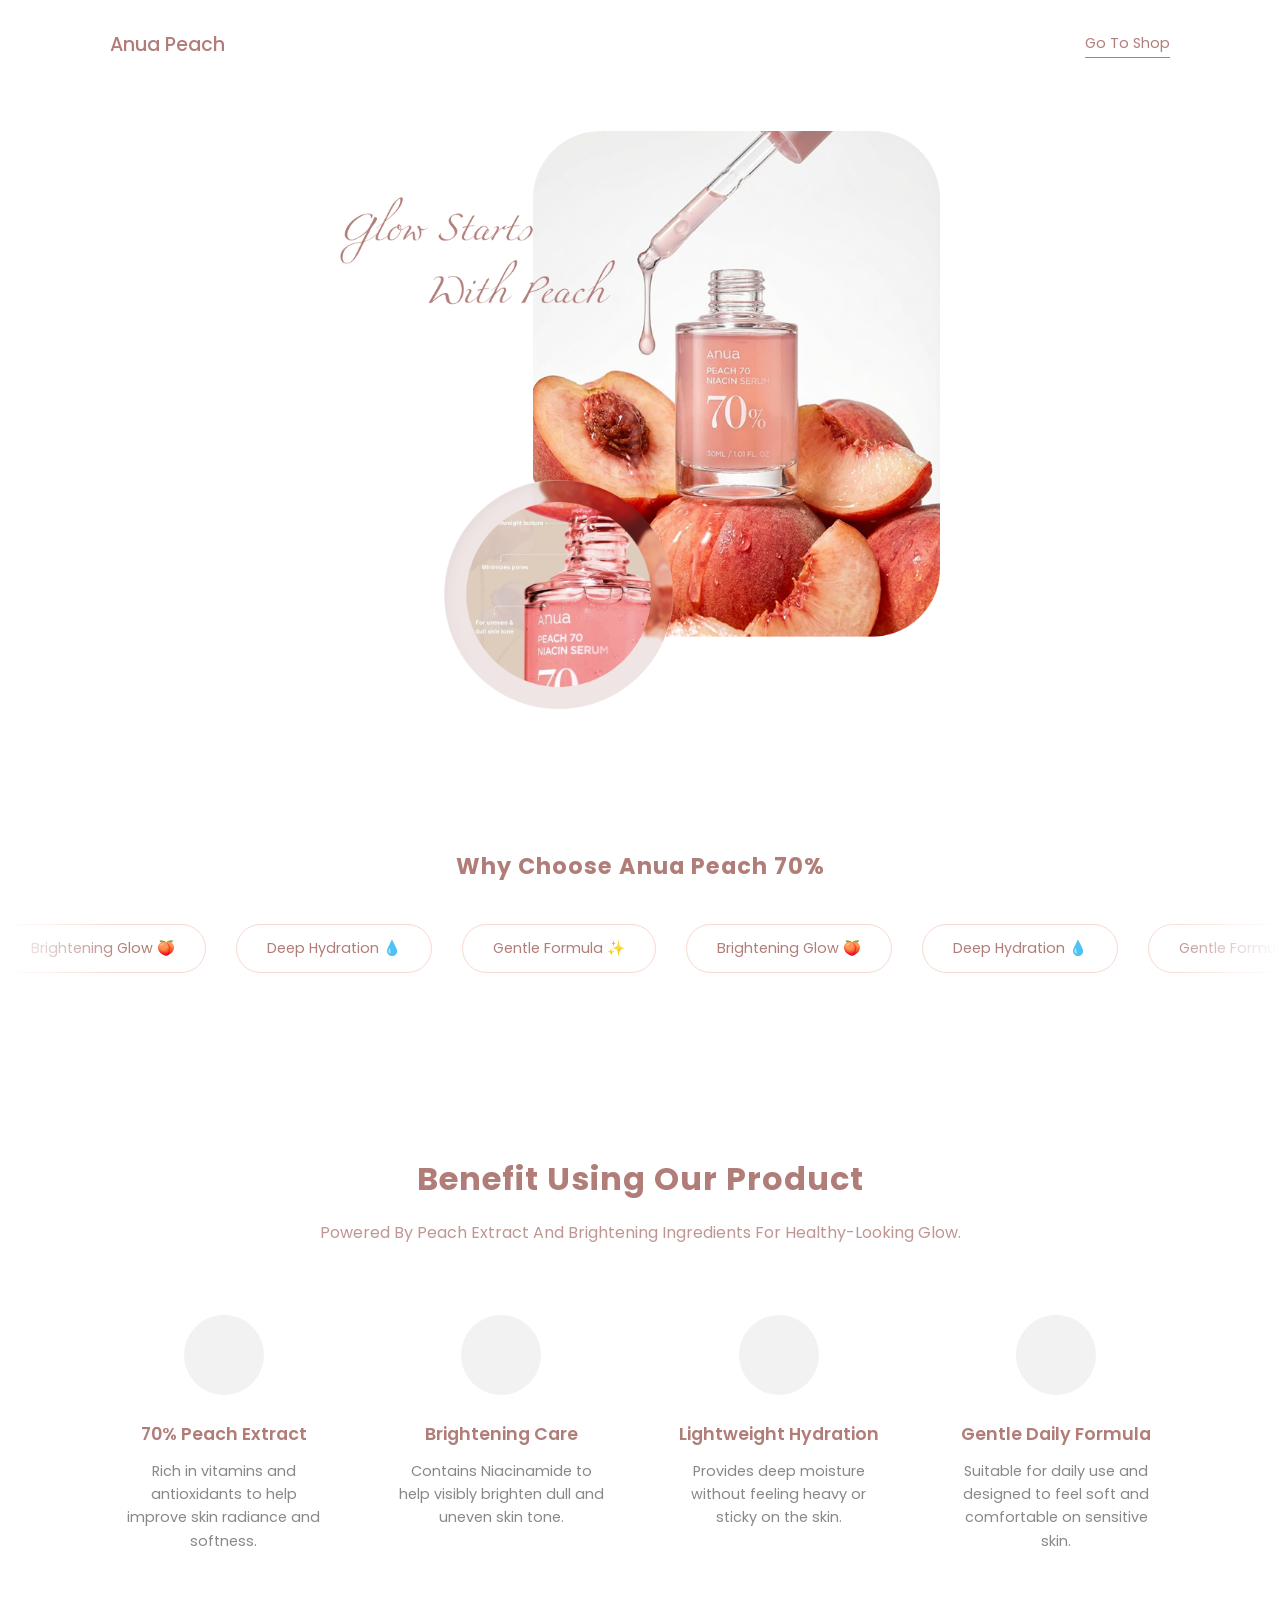
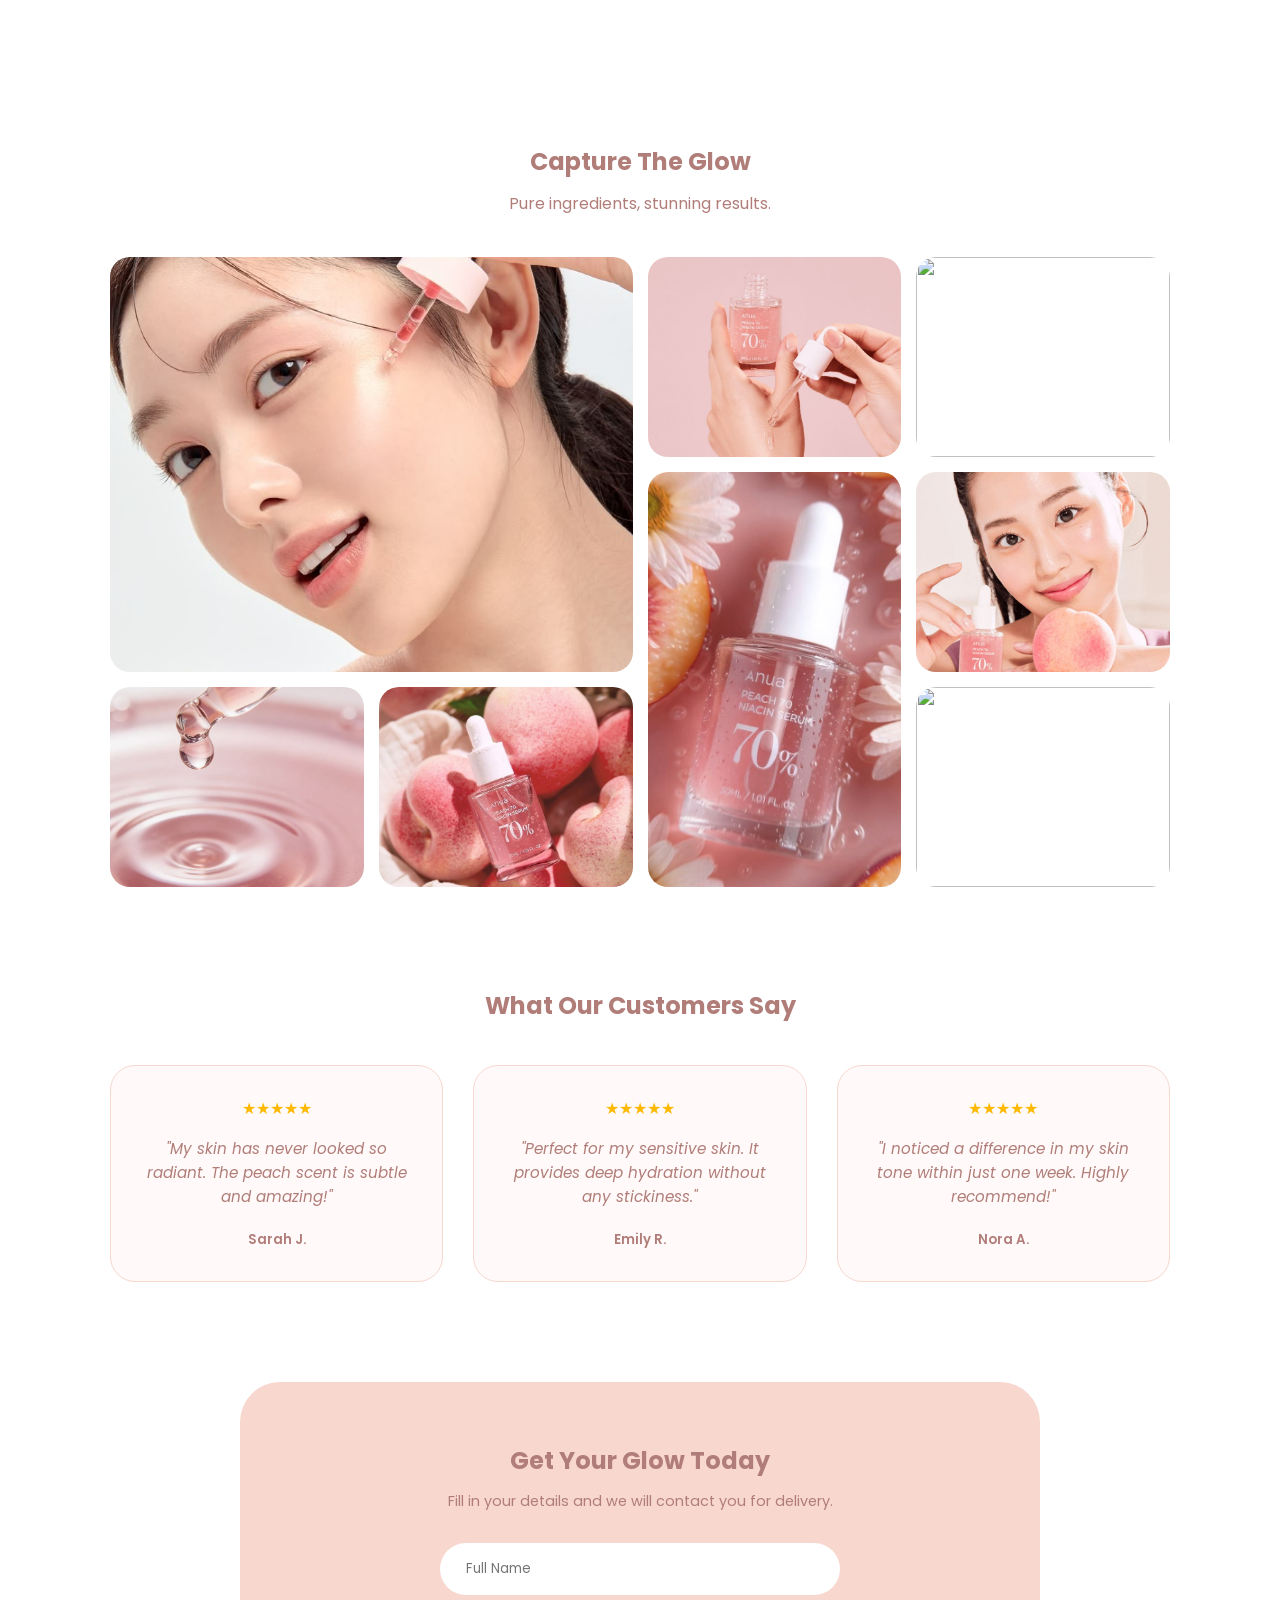
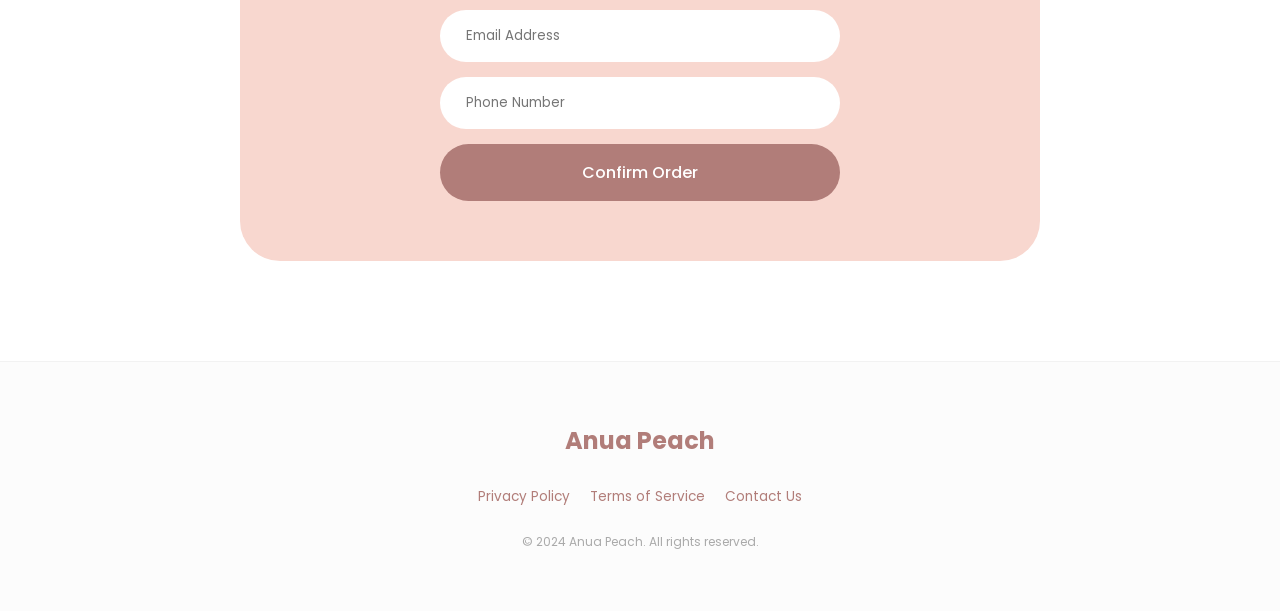
==== index.html @ 8dc8abb9 "WIP Landing page" ====
<!DOCTYPE html>
<html lang="en">
<head>
    <meta charset="UTF-8">
    <meta name="viewport" content="width=device-width, initial-scale=1.0">
    <title>Anua Peach 70% | إشراقة الخوخ</title>
    <link rel="stylesheet" href="style.css">
    <link rel="preconnect" href="https://fonts.googleapis.com">
    <link rel="preconnect" href="https://fonts.gstatic.com" crossorigin>
    <link href="https://fonts.googleapis.com/css2?family=Poppins:wght@300;400;500;600;700&display=swap" rel="stylesheet"></head>
<body>

    <header>
        <nav class="container">
            <div class="logo">Anua Peach</div>
            <a href="#" class="shop-link">Go To Shop</a>
        </nav>
    </header>

    <section class="hero container">
        <div class="hero-content">
            <div class="hero-images">
                <div class="main-img-card">
                    <img src="assets/Group 2.png">
                </div>
            </div>
        </div>
    </section>

  <section class="badges">
    <h3>Why Choose Anua Peach 70%</h3>
    <div class="badge-wrapper">
        <div class="badge">Brightening Glow 🍑</div>
        <div class="badge">Deep Hydration 💧</div>
        <div class="badge">Gentle Formula ✨</div>
        <div class="badge">Brightening Glow 🍑</div>
        <div class="badge">Deep Hydration 💧</div>
        <div class="badge">Gentle Formula ✨</div>
        <div class="badge">Brightening Glow 🍑</div>
        <div class="badge">Deep Hydration 💧</div>
        <div class="badge">Gentle Formula ✨</div>
    </div>
</section>

    <section class="benefits container">
        <h2>Benefit Using Our Product</h2>
        <p class="subtitle">Powered By Peach Extract And Brightening Ingredients For Healthy-Looking Glow.</p>
        
        <div class="benefits-grid">
            <div class="benefit-item">
                <div class="icon-circle"></div>
                <h4>70% Peach Extract</h4>
                <p>Rich in vitamins and antioxidants to help improve skin radiance and softness.</p>
            </div>
            <div class="benefit-item">
                <div class="icon-circle"></div>
                <h4>Brightening Care</h4>
                <p>Contains Niacinamide to help visibly brighten dull and uneven skin tone.</p>
            </div>
            <div class="benefit-item">
                <div class="icon-circle"></div>
                <h4>Lightweight Hydration</h4>
                <p>Provides deep moisture without feeling heavy or sticky on the skin.</p>
            </div>
            <div class="benefit-item">
                <div class="icon-circle"></div>
                <h4>Gentle Daily Formula</h4>
                <p>Suitable for daily use and designed to feel soft and comfortable on sensitive skin.</p>
            </div>
        </div>
    </section>

    <section class="product-gallery container">
    <div class="gallery-header">
        <h2>Capture The Glow</h2>
        <p>Pure ingredients, stunning results.</p>
    </div>
    <div class="gallery-grid">
        <div class="gallery-item large">
            <img src="assets/download - 2026-05-17T173717.681.jpg">
        </div>
        <div class="gallery-item">
            <img src="assets/Peach 70 Niacin Serum.jpg">
        </div>
        <div class="gallery-item">
            <img src="assets/ANUA Niacinamide 10 + TXA 4 Serum, Hyaluronic Acid.jpg">
        </div>
        <div class="gallery-item tall">
            <img src="assets/Anua Serum in Peach.jpg">
        </div>
        <div class="gallery-item">
            <img src="assets/download (1).jpg">
        </div>
            <div class="gallery-item">
                <img src="assets/AI Skincare Aesthetic – Serum Drop.jpg">!!
            </div>
            <div class="gallery-item">
                <img src="assets/download.jpg">
            </div>
            <div class="gallery-item">
                <img src="assets/Probiotic-Powered Radiance from Probiotic Anti-Aging Serum.jpg">!!
            </div>
    </div>
</section>

   <section class="testimonials container">
        <h2>What Our Customers Say</h2>
        <div class="testimonials-grid">
            <div class="testi-card">
                <div class="stars">★★★★★</div>
                <p>"My skin has never looked so radiant. The peach scent is subtle and amazing!"</p>
                <h5>Sarah J.</h5>
            </div>
            <div class="testi-card">
                <div class="stars">★★★★★</div>
                <p>"Perfect for my sensitive skin. It provides deep hydration without any stickiness."</p>
                <h5>Emily R.</h5>
            </div>
            <div class="testi-card">
                <div class="stars">★★★★★</div>
                <p>"I noticed a difference in my skin tone within just one week. Highly recommend!"</p>
                <h5>Nora A.</h5>
            </div>
        </div>
    </section>

    <section class="order-section container">
        <div class="form-wrapper">
            <h2>Get Your Glow Today</h2>
            <p>Fill in your details and we will contact you for delivery.</p>
            <form id="orderForm">
                <div class="input-group">
                    <input type="text" placeholder="Full Name" required>
                </div>
                <div class="input-group">
                    <input type="email" placeholder="Email Address" required>
                </div>
                <div class="input-group">
                    <input type="tel" placeholder="Phone Number" required>
                </div>
                <button type="submit" class="cta-button">Confirm Order</button>
            </form>
        </div>
    </section>

    <footer class="main-footer">
        <div class="container footer-content">
            <div class="footer-logo">Anua Peach</div>
            <div class="footer-links">
                <a href="#">Privacy Policy</a>
                <a href="#">Terms of Service</a>
                <a href="#">Contact Us</a>
            </div>
            <p class="copyright">© 2024 Anua Peach. All rights reserved.</p>
        </div>
    </footer>

    <script src="script.js"></script>
</body>
</html>
---- style.css ----
:root {
    --peach-primary: #f8d7cf;
    --peach-dark: #B17D79;
    --text-color: #B17D79;
    --bg-white: #ffffff;
    --soft-gray: #f2f2f2;
    --section-spacing: 100px;
}

* {
    margin: 0;
    padding: 0;
    box-sizing: border-box;
}

body {
    font-family: 'Poppins', sans-serif;
    background-color: var(--bg-white);
    color: var(--text-color);
    line-height: 1.6;
    overflow-x: hidden;
    /* نضمن أن الاتجاه يبدأ من اليسار لليمين ليظهر اللوقو يساراً */
    direction: ltr; 
}

/* التأكيد على العناوين والروابط */
h1, h2, h3, h4, .logo, .shop-link, .badge, .cta-button {
    font-family: 'Poppins', sans-serif;
}


.container {
    max-width: 1100px;
    margin: 0 auto;
    padding: 0 20px;
}

/* --- الهيدر: اللوقو يسار والرابط يمين --- */
header {
    padding: 30px 0;
    width: 100%;
}

header nav {
    display: flex;
    justify-content: space-between; /* يوزع العناصر على الأطراف */
    align-items: center;
}

.logo {
    font-weight: 500;
    color: var(--peach-dark);
    font-size: 1.2rem;
}

.shop-link {
    text-decoration: none;
    color: var(--peach-dark);
    font-size: 0.9rem;
    border-bottom: 1px solid var(--peach-dark);
    padding-bottom: 2px;
}

/* --- قسم الهيرو: الصورة في المنتصف تماماً --- */
.hero {
    padding: 40px 0;
    display: flex;
    justify-content: center; /* توسيط أفقي للـ content */
    margin-bottom: var(--section-spacing);
}

.hero-content {
    width: 100%;
    max-width: 600px; /* العرض الأنسب للصورة لتشبه التصميم */
    margin-right: auto; 
    margin-left: auto; /* يضمن أن المحتوى في المنتصف */
    text-align: center;
}

.hero-images {
    width: 100%;
    display: flex;
    justify-content: center;
}

.main-img-card {
    width: 100%;
}

.main-img-card img {
    width: 100%;       /* تأخذ كامل عرض الـ max-width المكتوب فوق */
    height: auto;      /* الحفاظ على الأبعاد */
    display: block;
    border-radius: 40px; /* زوايا دائرية ناعمة كما في الصورة */
}


/* --- الأيقونات والفوائد (تكملة الستايل) --- */
.badges h3 {
    font-family: 'Poppins', sans-serif;
    font-weight: 700;             /* وزن الخط (متوسط) */
    color: var(--peach-dark);     /* اللون الخوخي الغامق */
    letter-spacing: 1.0px;        /* تباعد بسيط بين الحروف ليعطي فخامة */
    
    /* التحكم في الحجم */
    font-size: 1.4rem;            /* يمكنك تغييره مثلاً إلى 18px أو 1.5rem حسب رغبتك */
    
    /* التحكم في المسافة بينه وبين البادجز */
    margin-bottom: 40px;          /* كلما زاد الرقم زادت المسافة للأسفل */
    
    /* لضمان بقاء العنوان في المنتصف دائماً */
    text-align: center;
    width: 100%;
}

/* الحاوية الأساسية تمنع ظهور شريط التمرير الأفقي */
.badges {
    position: relative;
    -webkit-mask-image: linear-gradient(
        to right,
        transparent,
        black 10%,
        black 90%,
        transparent
    );
    mask-image: linear-gradient(
        to right,
        transparent,
        black 10%,
        black 90%,
        transparent
    );
}

/* الشريط الذي سيتحرك */
.badge-wrapper {
    display: flex;
    gap: 30px;
    width: max-content; /* يجعل العرض مساوياً لمجموع العناصر */
    animation: train-scroll 20s linear infinite; /* حركة مستمرة */
}

/* تنسيق البادج الفردي */
.badge {
    flex-shrink: 0; /* يمنع انكماش البادج */
    border: 1px solid var(--peach-primary);
    padding: 12px 30px;
    border-radius: 50px;
    font-size: 0.9rem;
    color: var(--text-color);
    background-color: white;
}

/* حركة القطار */
@keyframes train-scroll {
    0% {
        transform: translateX(0);
    }
    100% {
        transform: translateX(-50%); /* يتحرك لنصف المسافة (بسبب تكرار العناصر) */
    }
}

/* توقف الحركة عند وضع الماوس (اختياري لراحة المستخدم) */
.badge-wrapper:hover {
    animation-play-state: paused;
}

.benefits {
    padding: 80px 20px;
    text-align: center;
    margin-top: var(--section-spacing);
}

.benefits h2 {
    color: var(--peach-dark);
    margin-bottom: 15px;
    font-family: 'Poppins', sans-serif;
    font-weight: 700;
    letter-spacing: 1.0px;
    font-size: clamp(1.5rem, 5vw, 2rem); 
}

.subtitle {
    font-size: clamp(0.85rem, 2vw, 1rem);
    max-width: 700px;
    margin: 0 auto 60px;
    opacity: 0.8;
}

.benefits-grid {
   display: grid;
    /* الافتراضي للشاشات الكبيرة: 4 أعمدة متساوية */
    grid-template-columns: repeat(4, 1fr); 
    gap: 50px;
    max-width: 1100px;
    margin: 0 auto;
}

.benefit-item {
    display: flex;
    flex-direction: column;
    align-items: center;
    padding: 10px;
}

.icon-circle {
    width: 80px;
    height: 80px;
    background-color: #f2f2f2;
    border-radius: 50%;
    margin-bottom: 25px;
    transition: transform 0.3s ease;
}

.benefit-item:hover .icon-circle {
    transform: translateY(-5px);
}

.benefit-item h4 {
    margin-bottom: 12px;
    font-size: 1.1rem;
    font-weight: 600;
}

.benefit-item p {
    font-size: 0.9rem;
    color: #888;
    max-width: 280px;
    line-height: 1.6;
}

footer {
    padding: 60px 20px 100px;
    text-align: center;
}

.cta-button {
    background-color: var(--peach-dark);
    color: white;
    border: none;
    padding: 16px 50px;
    border-radius: 50px;
    font-family: 'Poppins', sans-serif;
    font-size: 1rem;
    font-weight: 500;
    cursor: pointer;
    transition: all 0.3s ease;
}

.cta-button:hover {
    transform: translateY(-3px);
    box-shadow: 0 10px 20px rgba(212, 163, 152, 0.3);
}

/* للشاشات المتوسطة (مثل التابلت أو اللابتوب الصغير) */
@media (max-width: 1024px) {
    .benefits-grid {
        /* ترتيبها 2 في كل سطر بدلاً من 3 فوق و1 تحت */
        grid-template-columns: repeat(2, 1fr); 
        gap: 40px;
    }
}

/* للشاشات الصغيرة (الجوال) */
@media (max-width: 600px) {
    .benefits-grid {
        /* عنصر واحد في كل سطر */
        grid-template-columns: 1fr; 
    }
}

.product-gallery {
    margin-bottom: var(--section-spacing);
    margin-top: var(--section-spacing);

}

.gallery-header {
    text-align: center;
    margin-bottom: 40px;
}

.gallery-header h2 {
    color: var(--peach-dark);
    font-weight: 700;
    margin-bottom: 10px;
}

.gallery-grid {
    display: grid;
    grid-template-columns: repeat(4, 1fr);
    grid-auto-rows: 200px;
    gap: 15px;
}

.gallery-item {
    overflow: hidden;
    border-radius: 20px;
    position: relative;
}

.gallery-item img {
    width: 100%;
    height: 100%;
    object-fit: cover;
    transition: transform 0.5s ease;
}

.gallery-item:hover img {
    transform: scale(1.1);
}

/* توزيع الصور بشكل عصري غير منتظم */
.gallery-item.large {
    grid-column: span 2;
    grid-row: span 2;
}

.gallery-item.tall {
    grid-row: span 2;
}

/* تحسين التجاوب للشاشات الصغيرة */
@media (max-width: 900px) {
    .gallery-grid {
        grid-template-columns: repeat(2, 1fr);
        grid-auto-rows: 150px;
    }
}

@media (max-width: 500px) {
    .gallery-grid {
        grid-template-columns: 1fr;
        grid-auto-rows: 250px;
    }
    .gallery-item.large, .gallery-item.tall {
        grid-column: span 1;
        grid-row: span 1;
    }
}

/* Testimonials */
.testimonials {
    margin-top: var(--section-spacing);
    margin-bottom: var(--section-spacing);
    text-align: center;
}

.testimonials h2 {
    color: var(--peach-dark);
    margin-bottom: 40px;
    font-weight: 700;
}

.testimonials-grid {
    display: grid;
    grid-template-columns: repeat(auto-fit, minmax(280px, 1fr));
    gap: 30px;
}

.testi-card {
    background: #fffaf9;
    padding: 30px;
    border-radius: 25px;
    border: 1px solid var(--peach-primary);
    transition: 0.3s;
}

.testi-card:hover {
    transform: translateY(-5px);
}

.stars {
    color: #ffb800;
    margin-bottom: 15px;
}

.testi-card p {
    font-style: italic;
    font-size: 0.95rem;
    margin-bottom: 20px;
}

.testi-card h5 {
    font-weight: 600;
    color: var(--peach-dark);
}

/* Order Form Section */
.order-section {
    margin-top: var(--section-spacing);
    
}

.form-wrapper {
    background-color: var(--peach-primary);
    padding: 60px 40px;
    border-radius: 40px;
    text-align: center;
    max-width: 800px;
    margin: 0 auto;
}

.form-wrapper h2 {
    color: var(--text-color);
    margin-bottom: 10px;
}

.form-wrapper p {
    margin-bottom: 30px;
    font-size: 0.9rem;
}

#orderForm {
    display: flex;
    flex-direction: column;
    gap: 15px;
    max-width: 400px;
    margin: 0 auto;
}

.input-group input {
    width: 100%;
    padding: 15px 25px;
    border-radius: 30px;
    border: 1px solid transparent;
    font-family: 'Poppins', sans-serif;
    outline: none;
}

.input-group input:focus {
    border-color: var(--peach-dark);
}

/* Main Footer Update */
.main-footer {
    padding: 60px 0;
    background-color: #fcfcfc;
    border-top: 1px solid var(--soft-gray);
    text-align: center;
    margin-top: var(--section-spacing);
}

.footer-content {
    display: flex;
    flex-direction: column;
    align-items: center;
    gap: 25px;
}

.footer-logo {
    font-weight: 700;
    font-size: 1.5rem;
    color: var(--peach-dark);
}

.footer-links {
    display: flex;
    gap: 20px;
}

.footer-links a {
    text-decoration: none;
    color: var(--text-color);
    font-size: 0.85rem;
    transition: 0.3s;
}

.footer-links a:hover {
    color: var(--peach-dark);
}

.copyright {
    font-size: 0.75rem;
    color: #aaa;
}

/* Responsive Adjustments */
@media (max-width: 768px) {
    .form-wrapper {
        padding: 40px 20px;
        border-radius: 30px;
    }
    
    .footer-links {
        flex-direction: column;
        gap: 10px;
    }
}
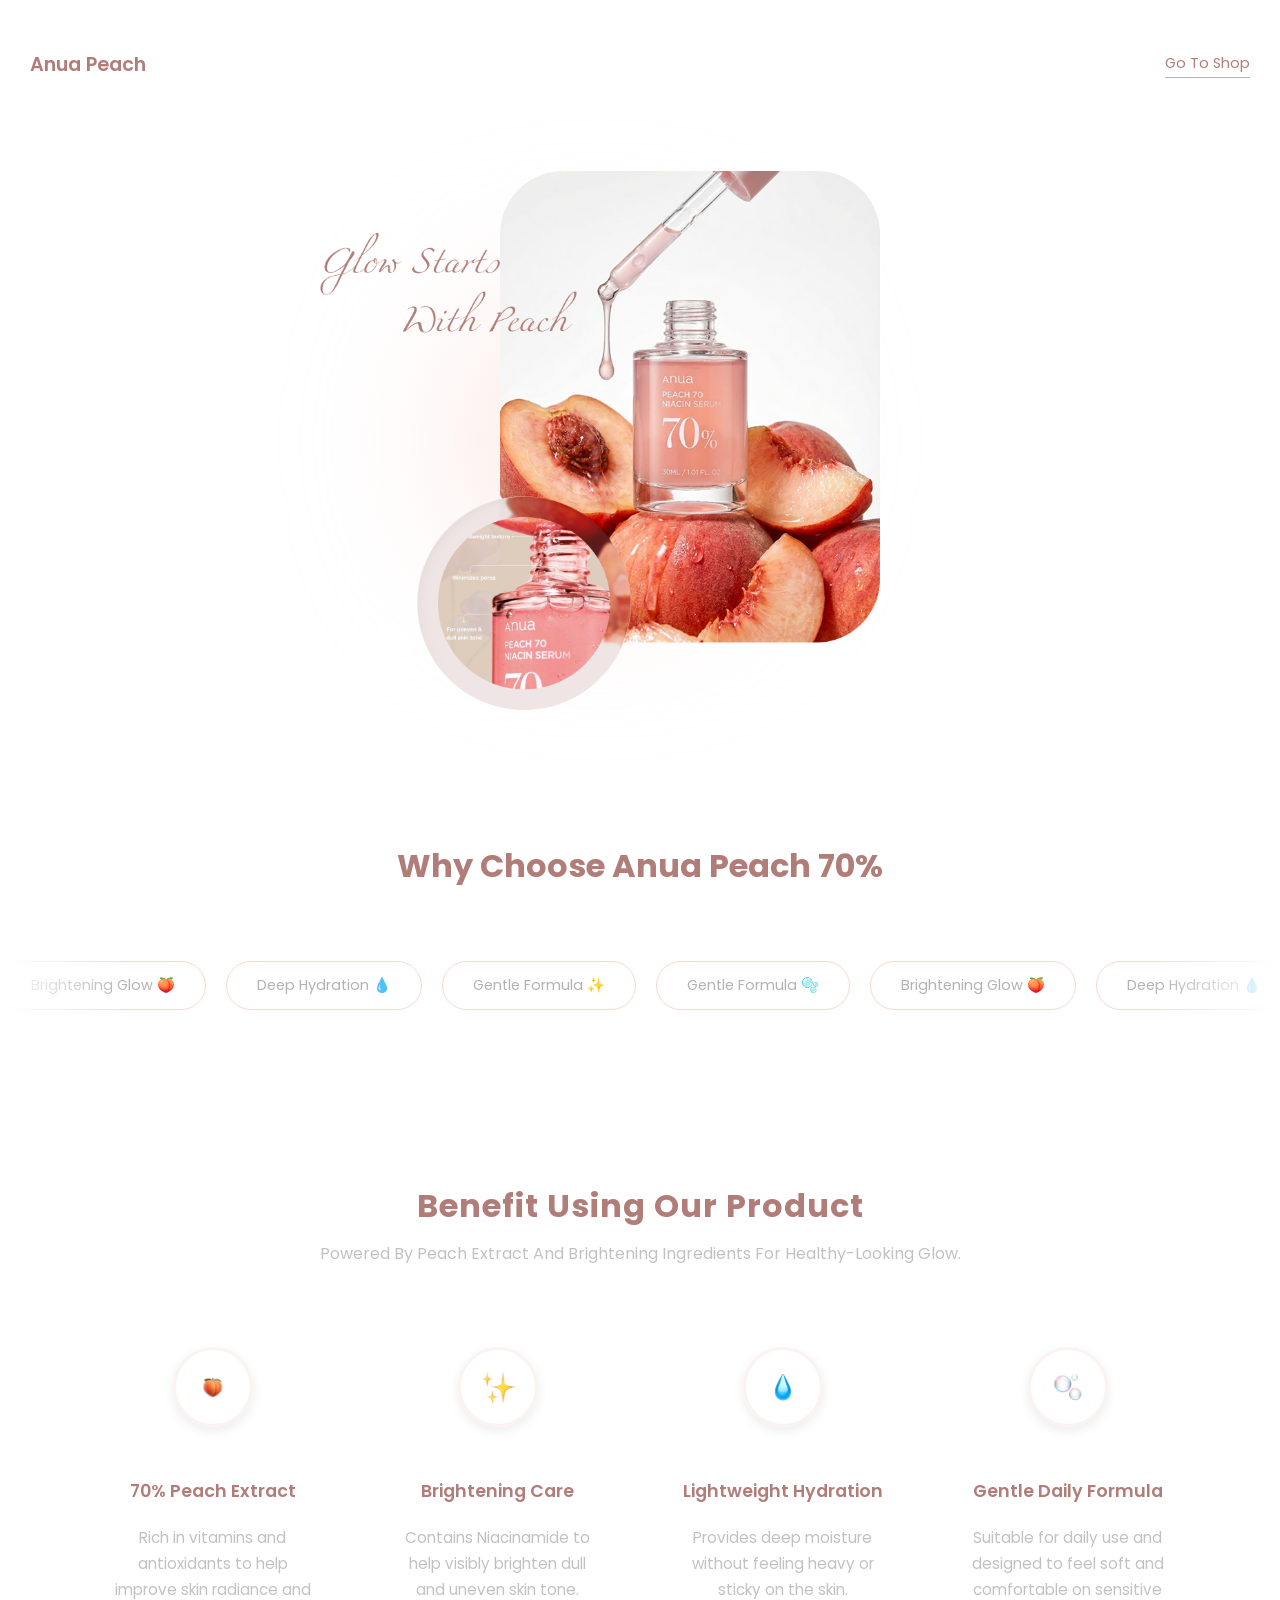
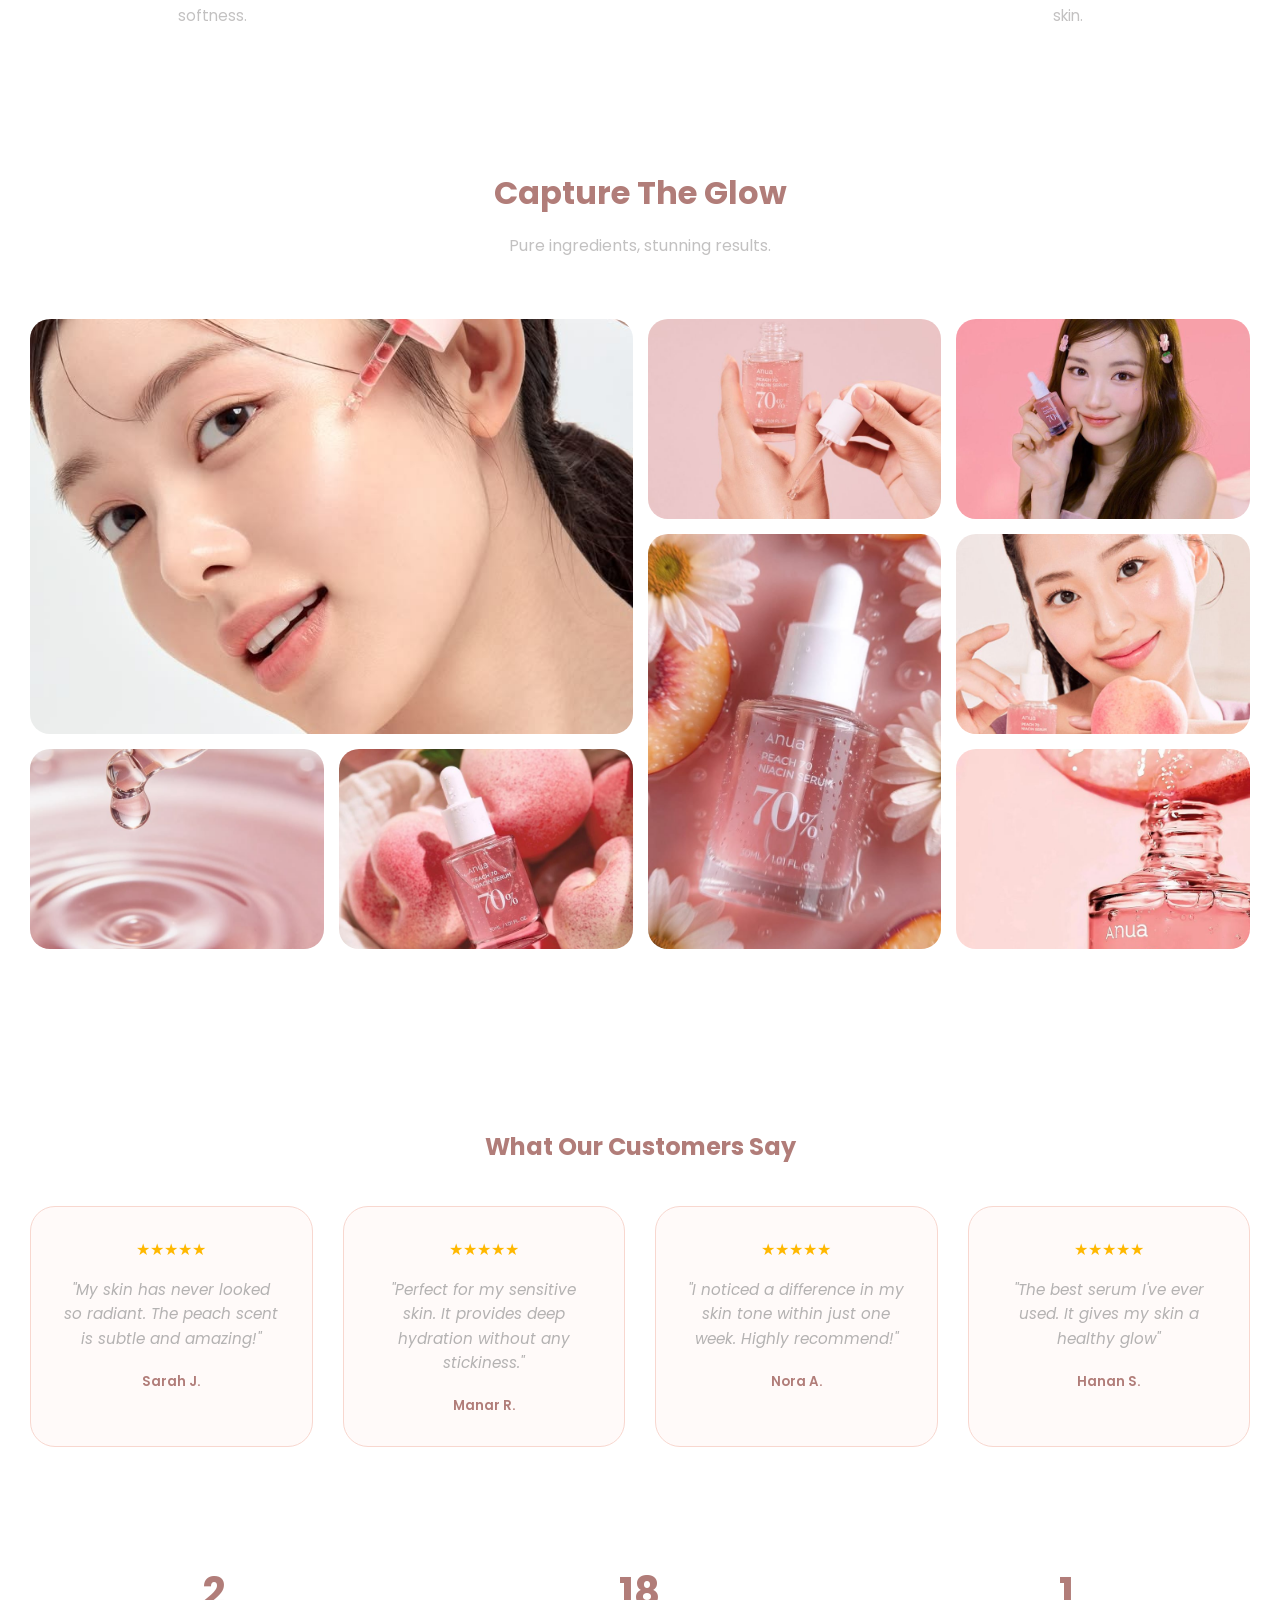
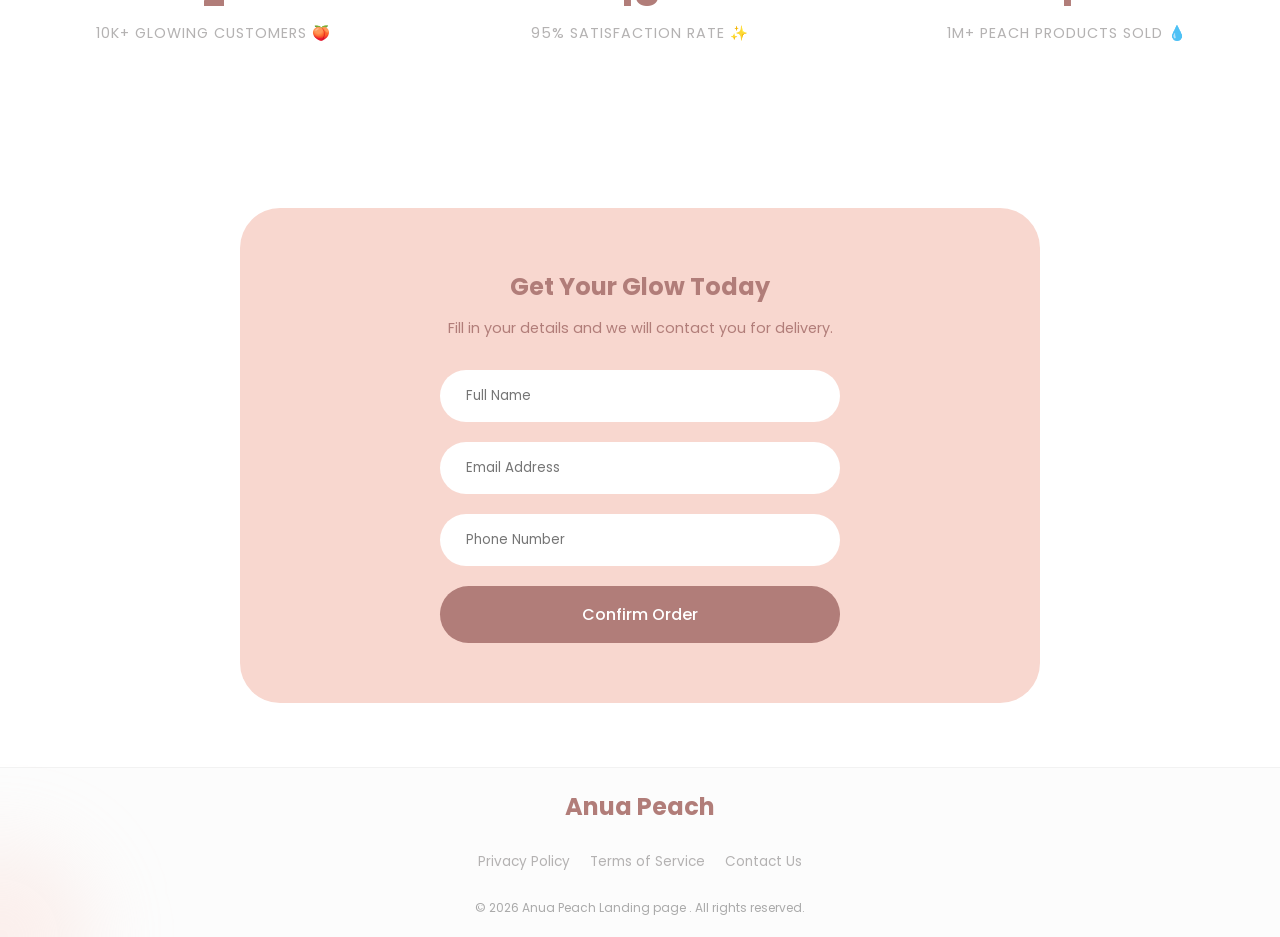
==== commit 848aecad: "Finalize landing page" ====
--- a/index.html
+++ b/index.html
@@ -3,78 +3,96 @@
 <head>
     <meta charset="UTF-8">
     <meta name="viewport" content="width=device-width, initial-scale=1.0">
-    <title>Anua Peach 70% | إشراقة الخوخ</title>
+
+    <title>Anua Peach 70% Landing page</title>
+
     <link rel="stylesheet" href="style.css">
+
     <link rel="preconnect" href="https://fonts.googleapis.com">
     <link rel="preconnect" href="https://fonts.gstatic.com" crossorigin>
-    <link href="https://fonts.googleapis.com/css2?family=Poppins:wght@300;400;500;600;700&display=swap" rel="stylesheet"></head>
+    <link href="https://fonts.googleapis.com/css2?family=Poppins:wght@300;400;500;600;700&display=swap" rel="stylesheet">
+</head>
+
 <body>
-
-    <header>
-        <nav class="container">
-            <div class="logo">Anua Peach</div>
-            <a href="#" class="shop-link">Go To Shop</a>
-        </nav>
-    </header>
-
-    <section class="hero container">
-        <div class="hero-content">
-            <div class="hero-images">
-                <div class="main-img-card">
-                    <img src="assets/Group 2.png">
-                </div>
-            </div>
-        </div>
-    </section>
-
-  <section class="badges">
+<!-- Header Section -->
+<header>
+    <nav class="container">
+        <div class="logo">Anua Peach</div>
+        <a href="#" class="shop-link">Go To Shop</a>
+    </nav>
+</header>
+
+<!-- Hero Section -->
+<section class="hero container">
+    <div class="hero-content">
+        <div class="hero-images">
+            <div class="main-img-card">
+                <img src="assets/Group 2.png">
+            </div>
+        </div>
+    </div>
+</section>
+
+<!-- Badges Section -->
+<section class="badges">
     <h3>Why Choose Anua Peach 70%</h3>
     <div class="badge-wrapper">
         <div class="badge">Brightening Glow 🍑</div>
         <div class="badge">Deep Hydration 💧</div>
         <div class="badge">Gentle Formula ✨</div>
+        <div class="badge">Gentle Formula 🫧</div>
         <div class="badge">Brightening Glow 🍑</div>
         <div class="badge">Deep Hydration 💧</div>
         <div class="badge">Gentle Formula ✨</div>
+        <div class="badge">Gentle Formula 🫧</div>
         <div class="badge">Brightening Glow 🍑</div>
         <div class="badge">Deep Hydration 💧</div>
         <div class="badge">Gentle Formula ✨</div>
-    </div>
-</section>
-
-    <section class="benefits container">
-        <h2>Benefit Using Our Product</h2>
-        <p class="subtitle">Powered By Peach Extract And Brightening Ingredients For Healthy-Looking Glow.</p>
-        
-        <div class="benefits-grid">
-            <div class="benefit-item">
-                <div class="icon-circle"></div>
-                <h4>70% Peach Extract</h4>
-                <p>Rich in vitamins and antioxidants to help improve skin radiance and softness.</p>
-            </div>
-            <div class="benefit-item">
-                <div class="icon-circle"></div>
-                <h4>Brightening Care</h4>
-                <p>Contains Niacinamide to help visibly brighten dull and uneven skin tone.</p>
-            </div>
-            <div class="benefit-item">
-                <div class="icon-circle"></div>
-                <h4>Lightweight Hydration</h4>
-                <p>Provides deep moisture without feeling heavy or sticky on the skin.</p>
-            </div>
-            <div class="benefit-item">
-                <div class="icon-circle"></div>
-                <h4>Gentle Daily Formula</h4>
-                <p>Suitable for daily use and designed to feel soft and comfortable on sensitive skin.</p>
-            </div>
-        </div>
-    </section>
-
-    <section class="product-gallery container">
+        <div class="badge">Gentle Formula 🫧</div>
+    </div>
+</section>
+
+<!-- Benefits Section -->
+<section class="benefits container">
+    <h2>Benefit Using Our Product</h2>
+    <p class="subtitle">Powered By Peach Extract And Brightening Ingredients For Healthy-Looking Glow.</p>
+
+    <div class="benefits-grid">
+
+        <div class="benefit-item">
+            <img src="assets/download (3).jpg" class="benefit-image">
+            <h4>70% Peach Extract</h4>
+            <p>Rich in vitamins and antioxidants to help improve skin radiance and softness.</p>
+        </div>
+
+        <div class="benefit-item">
+            <img src="assets/Isıltıı✨.jpg" class="benefit-image">
+            <h4>Brightening Care</h4>
+            <p>Contains Niacinamide to help visibly brighten dull and uneven skin tone.</p>
+        </div>
+
+        <div class="benefit-item">
+            <img src="assets/Blue pin.jpg" class="benefit-image">
+            <h4>Lightweight Hydration</h4>
+            <p>Provides deep moisture without feeling heavy or sticky on the skin.</p>
+        </div>
+
+        <div class="benefit-item">
+            <img src="assets/download (2).jpg" class="benefit-image">
+            <h4>Gentle Daily Formula</h4>
+            <p>Suitable for daily use and designed to feel soft and comfortable on sensitive skin.</p>
+        </div>
+
+    </div>
+</section>
+
+<!-- Product Gallery Section -->
+<section class="product-gallery container">
     <div class="gallery-header">
         <h2>Capture The Glow</h2>
         <p>Pure ingredients, stunning results.</p>
     </div>
+
     <div class="gallery-grid">
         <div class="gallery-item large">
             <img src="assets/download - 2026-05-17T173717.681.jpg">
@@ -83,7 +101,7 @@
             <img src="assets/Peach 70 Niacin Serum.jpg">
         </div>
         <div class="gallery-item">
-            <img src="assets/ANUA Niacinamide 10 + TXA 4 Serum, Hyaluronic Acid.jpg">
+            <img src="assets/ANUA Niacinamide 10.jpg">
         </div>
         <div class="gallery-item tall">
             <img src="assets/Anua Serum in Peach.jpg">
@@ -91,70 +109,121 @@
         <div class="gallery-item">
             <img src="assets/download (1).jpg">
         </div>
-            <div class="gallery-item">
-                <img src="assets/AI Skincare Aesthetic – Serum Drop.jpg">!!
-            </div>
-            <div class="gallery-item">
-                <img src="assets/download.jpg">
-            </div>
-            <div class="gallery-item">
-                <img src="assets/Probiotic-Powered Radiance from Probiotic Anti-Aging Serum.jpg">!!
-            </div>
-    </div>
-</section>
-
-   <section class="testimonials container">
-        <h2>What Our Customers Say</h2>
-        <div class="testimonials-grid">
-            <div class="testi-card">
-                <div class="stars">★★★★★</div>
-                <p>"My skin has never looked so radiant. The peach scent is subtle and amazing!"</p>
-                <h5>Sarah J.</h5>
-            </div>
-            <div class="testi-card">
-                <div class="stars">★★★★★</div>
-                <p>"Perfect for my sensitive skin. It provides deep hydration without any stickiness."</p>
-                <h5>Emily R.</h5>
-            </div>
-            <div class="testi-card">
-                <div class="stars">★★★★★</div>
-                <p>"I noticed a difference in my skin tone within just one week. Highly recommend!"</p>
-                <h5>Nora A.</h5>
-            </div>
-        </div>
-    </section>
-
-    <section class="order-section container">
-        <div class="form-wrapper">
-            <h2>Get Your Glow Today</h2>
-            <p>Fill in your details and we will contact you for delivery.</p>
-            <form id="orderForm">
-                <div class="input-group">
-                    <input type="text" placeholder="Full Name" required>
-                </div>
-                <div class="input-group">
-                    <input type="email" placeholder="Email Address" required>
-                </div>
-                <div class="input-group">
-                    <input type="tel" placeholder="Phone Number" required>
-                </div>
-                <button type="submit" class="cta-button">Confirm Order</button>
-            </form>
-        </div>
-    </section>
-
-    <footer class="main-footer">
-        <div class="container footer-content">
-            <div class="footer-logo">Anua Peach</div>
-            <div class="footer-links">
-                <a href="#">Privacy Policy</a>
-                <a href="#">Terms of Service</a>
-                <a href="#">Contact Us</a>
-            </div>
-            <p class="copyright">© 2024 Anua Peach. All rights reserved.</p>
-        </div>
-    </footer>
-
-    <script src="script.js"></script>
+        <div class="gallery-item">
+            <img src="assets/AI Skincare Aesthetic – Serum Drop.jpg">
+        </div>
+        <div class="gallery-item">
+            <img src="assets/download.jpg">
+        </div>
+        <div class="gallery-item">
+            <img src="assets/Probiotic-Powered .jpg">
+        </div>
+    </div>
+</section>
+
+<!-- Testimonials Section -->
+<section class="testimonials container">
+    <h2>What Our Customers Say</h2>
+
+    <div class="testimonials-grid">
+
+        <div class="testi-card">
+            <div class="stars">★★★★★</div>
+            <p>"My skin has never looked so radiant. The peach scent is subtle and amazing!"</p>
+            <h5>Sarah J.</h5>
+        </div>
+
+        <div class="testi-card">
+            <div class="stars">★★★★★</div>
+            <p>"Perfect for my sensitive skin. It provides deep hydration without any stickiness."</p>
+            <h5>Manar R.</h5>
+        </div>
+
+        <div class="testi-card">
+            <div class="stars">★★★★★</div>
+            <p>"I noticed a difference in my skin tone within just one week. Highly recommend!"</p>
+            <h5>Nora A.</h5>
+        </div>
+
+        <div class="testi-card">
+            <div class="stars">★★★★★</div>
+            <p>"The best serum I've ever used. It gives my skin a healthy glow"</p>
+            <h5>Hanan S.</h5>
+        </div>
+
+    </div>
+</section>
+
+<!-- Stats Section -->
+<section class="stats-section container">
+    <div class="stats-grid">
+
+        <div class="stat-card">
+            <h3 class="counter" data-target="10">0</h3>
+            <p>10K+ Glowing Customers 🍑</p>
+        </div>
+
+        <div class="stat-card">
+            <h3 class="counter" data-target="95">0</h3>
+            <p>95% Satisfaction Rate ✨</p>
+        </div>
+
+        <div class="stat-card">
+            <h3 class="counter" data-target="1">0</h3>
+            <p>1M+ Peach Products Sold 💧</p>
+        </div>
+
+    </div>
+</section>
+
+<!-- Order Section -->
+<section class="order-section container">
+    <div class="form-wrapper">
+
+        <h2>Get Your Glow Today</h2>
+        <p>Fill in your details and we will contact you for delivery.</p>
+
+        <form id="orderForm">
+
+            <div class="input-group">
+                <input type="text" placeholder="Full Name" required>
+            </div>
+
+            <div class="input-group">
+                <input type="email" placeholder="Email Address" required>
+            </div>
+
+            <div class="input-group">
+                <input type="tel" placeholder="Phone Number" required>
+            </div>
+
+            <button type="submit" class="cta-button">Confirm Order</button>
+
+        </form>
+
+    </div>
+</section>
+
+<!-- Footer Section -->
+<footer class="main-footer">
+    <div class="container footer-content">
+
+        <div class="footer-logo">Anua Peach</div>
+
+        <div class="footer-links">
+            <a href="#">Privacy Policy</a>
+            <a href="#">Terms of Service</a>
+            <a href="#">Contact Us</a>
+        </div>
+
+        <p class="copyright">© 2026 Anua Peach Landing page . All rights reserved.</p>
+
+    </div>
+</footer>
+
+<!-- Cursor Effect -->
+<div class="cursor-glow"></div>
+
+<script src="script.js"></script>
 </body>
 </html>
--- a/style.css
+++ b/style.css
@@ -1,10 +1,10 @@
 :root {
     --peach-primary: #f8d7cf;
     --peach-dark: #B17D79;
-    --text-color: #B17D79;
+    --text-color: #b4b2b2;
     --bg-white: #ffffff;
     --soft-gray: #f2f2f2;
-    --section-spacing: 100px;
+    --section-spacing: 90px;
 }
 
 * {
@@ -19,36 +19,32 @@
     color: var(--text-color);
     line-height: 1.6;
     overflow-x: hidden;
-    /* نضمن أن الاتجاه يبدأ من اليسار لليمين ليظهر اللوقو يساراً */
     direction: ltr; 
 }
 
-/* التأكيد على العناوين والروابط */
 h1, h2, h3, h4, .logo, .shop-link, .badge, .cta-button {
     font-family: 'Poppins', sans-serif;
 }
 
-
 .container {
-    max-width: 1100px;
+    max-width: 1300px;
     margin: 0 auto;
-    padding: 0 20px;
-}
-
-/* --- الهيدر: اللوقو يسار والرابط يمين --- */
+    padding: 0 30px;
+}
+
 header {
-    padding: 30px 0;
+    padding: 50px 0;
     width: 100%;
 }
 
 header nav {
     display: flex;
-    justify-content: space-between; /* يوزع العناصر على الأطراف */
+    justify-content: space-between;
     align-items: center;
 }
 
 .logo {
-    font-weight: 500;
+    font-weight: 600;
     color: var(--peach-dark);
     font-size: 1.2rem;
 }
@@ -57,24 +53,30 @@
     text-decoration: none;
     color: var(--peach-dark);
     font-size: 0.9rem;
-    border-bottom: 1px solid var(--peach-dark);
+    border-bottom: 1px solid var(--text-color);
     padding-bottom: 2px;
 }
 
-/* --- قسم الهيرو: الصورة في المنتصف تماماً --- */
 .hero {
     padding: 40px 0;
     display: flex;
-    justify-content: center; /* توسيط أفقي للـ content */
+    justify-content: center;
     margin-bottom: var(--section-spacing);
 }
 
 .hero-content {
     width: 100%;
-    max-width: 600px; /* العرض الأنسب للصورة لتشبه التصميم */
+    max-width: 700px;
     margin-right: auto; 
-    margin-left: auto; /* يضمن أن المحتوى في المنتصف */
-    text-align: center;
+    margin-left: 250px;
+    text-align: center;
+}
+
+@media (max-width: 900px) {
+    .hero-content {
+        margin-left: auto;
+        margin-right: auto;
+    }
 }
 
 .hero-images {
@@ -84,36 +86,52 @@
 }
 
 .main-img-card {
-    width: 100%;
+    width: 80%;
+    transition: transform .2s ease;
+    perspective: 1000px;
+    position: relative;
 }
 
 .main-img-card img {
-    width: 100%;       /* تأخذ كامل عرض الـ max-width المكتوب فوق */
-    height: auto;      /* الحفاظ على الأبعاد */
+    width: 100%;
+    height: auto;
     display: block;
-    border-radius: 40px; /* زوايا دائرية ناعمة كما في الصورة */
-}
-
-
-/* --- الأيقونات والفوائد (تكملة الستايل) --- */
+    border-radius: 40px;
+    transition: transform .2s ease;
+    animation: float 4s ease-in-out infinite;
+}
+
+.main-img-card::before {
+    content: "";
+    position: absolute;
+    width: 300px;
+    height: 300px;
+    background: rgba(248, 215, 207, 0.5);
+    border-radius: 50%;
+    filter: blur(80px);
+    z-index: -1;
+    top: 50%;
+    left: 50%;
+    transform: translate(-50%, -50%);
+}
+
 .badges h3 {
     font-family: 'Poppins', sans-serif;
-    font-weight: 700;             /* وزن الخط (متوسط) */
-    color: var(--peach-dark);     /* اللون الخوخي الغامق */
-    letter-spacing: 1.0px;        /* تباعد بسيط بين الحروف ليعطي فخامة */
-    
-    /* التحكم في الحجم */
-    font-size: 1.4rem;            /* يمكنك تغييره مثلاً إلى 18px أو 1.5rem حسب رغبتك */
-    
-    /* التحكم في المسافة بينه وبين البادجز */
-    margin-bottom: 40px;          /* كلما زاد الرقم زادت المسافة للأسفل */
-    
-    /* لضمان بقاء العنوان في المنتصف دائماً */
-    text-align: center;
-    width: 100%;
-}
-
-/* الحاوية الأساسية تمنع ظهور شريط التمرير الأفقي */
+    font-weight: 700;
+    font-size: clamp(1.5rem, 5vw, 2rem);
+    color: var(--peach-dark);
+    margin-bottom: 40px;
+    text-align: center;
+    width: 100%;
+}
+
+@media (max-width: 600px) {
+    .badges h3 {
+        font-size: 1.2rem; 
+        margin-bottom: 30px; 
+    }
+}
+
 .badges {
     position: relative;
     -webkit-mask-image: linear-gradient(
@@ -132,17 +150,16 @@
     );
 }
 
-/* الشريط الذي سيتحرك */
 .badge-wrapper {
     display: flex;
-    gap: 30px;
-    width: max-content; /* يجعل العرض مساوياً لمجموع العناصر */
-    animation: train-scroll 20s linear infinite; /* حركة مستمرة */
-}
-
-/* تنسيق البادج الفردي */
+    gap: 20px;
+    width: max-content;
+    animation: train-scroll 20s linear infinite;
+    padding-top: 30px;
+}
+
 .badge {
-    flex-shrink: 0; /* يمنع انكماش البادج */
+    flex-shrink: 0;
     border: 1px solid var(--peach-primary);
     padding: 12px 30px;
     border-radius: 50px;
@@ -151,17 +168,15 @@
     background-color: white;
 }
 
-/* حركة القطار */
 @keyframes train-scroll {
     0% {
         transform: translateX(0);
     }
     100% {
-        transform: translateX(-50%); /* يتحرك لنصف المسافة (بسبب تكرار العناصر) */
-    }
-}
-
-/* توقف الحركة عند وضع الماوس (اختياري لراحة المستخدم) */
+        transform: translateX(-50%);
+    }
+}
+
 .badge-wrapper:hover {
     animation-play-state: paused;
 }
@@ -174,7 +189,7 @@
 
 .benefits h2 {
     color: var(--peach-dark);
-    margin-bottom: 15px;
+    margin-bottom: 10px;
     font-family: 'Poppins', sans-serif;
     font-weight: 700;
     letter-spacing: 1.0px;
@@ -183,16 +198,28 @@
 
 .subtitle {
     font-size: clamp(0.85rem, 2vw, 1rem);
+    color: var(--text-color);
     max-width: 700px;
     margin: 0 auto 60px;
     opacity: 0.8;
 }
 
+.benefit-image {
+    width: 80px;
+    height: 80px;
+    border-radius: 80%;
+    border: 3px solid #fbf3f0;
+    box-shadow: 0 4px 12px rgba(0,0,0,0.08);
+    object-fit: contain;
+    padding: 4px;
+    display: block;
+    margin-inline: auto;
+}
+
 .benefits-grid {
-   display: grid;
-    /* الافتراضي للشاشات الكبيرة: 4 أعمدة متساوية */
+    display: grid;
     grid-template-columns: repeat(4, 1fr); 
-    gap: 50px;
+    gap: 40px;
     max-width: 1100px;
     margin: 0 auto;
 }
@@ -201,38 +228,240 @@
     display: flex;
     flex-direction: column;
     align-items: center;
-    padding: 10px;
-}
-
-.icon-circle {
-    width: 80px;
-    height: 80px;
-    background-color: #f2f2f2;
-    border-radius: 50%;
-    margin-bottom: 25px;
-    transition: transform 0.3s ease;
-}
-
-.benefit-item:hover .icon-circle {
-    transform: translateY(-5px);
+    padding: 20px;
+    transition: .3s;
+}
+
+.benefit-item:hover {
+    transform: translateY(-10px);
+}
+
+.benefit-item:hover .benefit-image {
+    transform: scale(1.1);
 }
 
 .benefit-item h4 {
-    margin-bottom: 12px;
+    margin-top: 50px;
+    margin-bottom: 20px;
     font-size: 1.1rem;
     font-weight: 600;
+    color: var(--peach-dark);
 }
 
 .benefit-item p {
-    font-size: 0.9rem;
-    color: #888;
-    max-width: 280px;
-    line-height: 1.6;
-}
-
-footer {
-    padding: 60px 20px 100px;
-    text-align: center;
+    max-width: 250px;
+    margin: 0 auto;
+    font-size: 0.95rem;
+    line-height: 1.7;
+    color: var(--text-color);
+    opacity: 0.8;
+}
+
+@media (max-width: 600px) {
+    .benefits h2 {
+        font-size: 1.2rem; 
+    }
+}
+
+@media (max-width: 600px) {
+    .benefit-item p {
+        font-size: 1rem; 
+    }
+}
+
+@media (max-width: 1024px) {
+    .benefits-grid {
+        grid-template-columns: repeat(2, 1fr); 
+        gap: 40px;
+    }
+}
+
+@media (max-width: 600px) {
+    .benefits-grid {
+        grid-template-columns: 1fr; 
+    }
+}
+
+.product-gallery {
+    margin-top: 3%;
+    margin-bottom: 14%;
+}
+
+.gallery-header {
+    text-align: center;
+    margin-bottom: 50px;
+}
+
+.gallery-header h2 {
+    color: var(--peach-dark);
+    margin-bottom: 15px;
+    font-family: 'Poppins', sans-serif;
+    font-weight: 700;
+    font-size: clamp(1.5rem, 5vw, 2rem); 
+}
+
+@media (max-width: 600px) {
+    .gallery-header h2 {
+        font-size: 1.2rem; 
+    }
+}
+
+.gallery-header p {
+    font-size: clamp(0.85rem, 2vw, 1rem);
+    color: var(--text-color);
+    max-width: 700px;
+    margin: 0 auto 60px;
+    opacity: 0.8;
+}
+
+.gallery-grid {
+    display: grid;
+    grid-template-columns: repeat(4, 1fr);
+    grid-auto-rows: 200px;
+    gap: 15px;
+}
+
+.gallery-item {
+    overflow: hidden;
+    border-radius: 20px;
+    position: relative;
+    transition: transform .2s ease;
+}
+
+.gallery-item img {
+    width: 100%;
+    height: 100%;
+    object-fit: cover;
+    transition: transform 0.5s ease;
+}
+
+.gallery-item:hover img {
+    transform: scale(1.1);
+}
+
+.gallery-item.large {
+    grid-column: span 2;
+    grid-row: span 2;
+}
+
+.gallery-item.tall {
+    grid-row: span 2;
+}
+
+@media (max-width: 900px) {
+    .gallery-grid {
+        grid-template-columns: repeat(2, 1fr);
+        grid-auto-rows: 150px;
+    }
+}
+
+@media (max-width: 500px) {
+    .gallery-grid {
+        grid-template-columns: 1fr;
+        grid-auto-rows: 250px;
+    }
+
+    .gallery-item.large,
+    .gallery-item.tall {
+        grid-column: span 2;
+        grid-row: span 2;
+    }
+}
+
+.testimonials {
+    margin-top: var(--section-spacing);
+    margin-bottom: var(--section-spacing);
+    text-align: center;
+}
+
+.testimonials h2 {
+    color: var(--peach-dark);
+    margin-bottom: 40px;
+    font-weight: 700;
+}
+
+.testimonials-grid {
+    display: grid;
+    grid-template-columns: repeat(auto-fit, minmax(280px, 1fr));
+    gap: 30px;
+}
+
+.testi-card {
+    background: #fffaf9;
+    padding: 30px;
+    border-radius: 25px;
+    border: 1px solid var(--peach-primary);
+    transition: 0.3s;
+}
+
+.testi-card:hover {
+    transform: translateY(-5px);
+}
+
+.stars {
+    color: #ffb800;
+    margin-bottom: 15px;
+}
+
+.testi-card p {
+    font-style: italic;
+    font-size: 0.95rem;
+    margin-bottom: 20px;
+}
+
+.testi-card h5 {
+    font-weight: 600;
+    color: var(--peach-dark);
+}
+
+.stats-section {
+    margin-top: var(--section-spacing);
+    margin-bottom: var(--section-spacing);
+}
+
+.stats-grid {
+    display: grid;
+    grid-template-columns: repeat(3, 1fr);
+    justify-content: center;
+    align-items: center;
+    gap: 60px;
+    text-align: center;
+}
+
+.stat-card {
+    text-align: center;
+    padding: 35px 20px;
+}
+
+.stat-card:hover {
+    transform: translateY(-8px);
+}
+
+.stat-card h3 {
+    font-size: 2.5rem;
+    color: var(--peach-dark);
+    line-height: 1;
+    margin-bottom: 10px;
+    font-weight: 700;
+}
+
+.stat-card p {
+    font-size: 0.90rem;
+    color: var(--text-color);
+    letter-spacing: 1px;
+    text-transform: uppercase;
+}
+
+@media (max-width: 768px) {
+    .stats-grid {
+        grid-template-columns: 1fr;
+        gap: 30px;
+    }
+}
+
+.order-section {
+    margin-bottom: 5%;
+    margin-top: 10%;
 }
 
 .cta-button {
@@ -253,146 +482,6 @@
     box-shadow: 0 10px 20px rgba(212, 163, 152, 0.3);
 }
 
-/* للشاشات المتوسطة (مثل التابلت أو اللابتوب الصغير) */
-@media (max-width: 1024px) {
-    .benefits-grid {
-        /* ترتيبها 2 في كل سطر بدلاً من 3 فوق و1 تحت */
-        grid-template-columns: repeat(2, 1fr); 
-        gap: 40px;
-    }
-}
-
-/* للشاشات الصغيرة (الجوال) */
-@media (max-width: 600px) {
-    .benefits-grid {
-        /* عنصر واحد في كل سطر */
-        grid-template-columns: 1fr; 
-    }
-}
-
-.product-gallery {
-    margin-bottom: var(--section-spacing);
-    margin-top: var(--section-spacing);
-
-}
-
-.gallery-header {
-    text-align: center;
-    margin-bottom: 40px;
-}
-
-.gallery-header h2 {
-    color: var(--peach-dark);
-    font-weight: 700;
-    margin-bottom: 10px;
-}
-
-.gallery-grid {
-    display: grid;
-    grid-template-columns: repeat(4, 1fr);
-    grid-auto-rows: 200px;
-    gap: 15px;
-}
-
-.gallery-item {
-    overflow: hidden;
-    border-radius: 20px;
-    position: relative;
-}
-
-.gallery-item img {
-    width: 100%;
-    height: 100%;
-    object-fit: cover;
-    transition: transform 0.5s ease;
-}
-
-.gallery-item:hover img {
-    transform: scale(1.1);
-}
-
-/* توزيع الصور بشكل عصري غير منتظم */
-.gallery-item.large {
-    grid-column: span 2;
-    grid-row: span 2;
-}
-
-.gallery-item.tall {
-    grid-row: span 2;
-}
-
-/* تحسين التجاوب للشاشات الصغيرة */
-@media (max-width: 900px) {
-    .gallery-grid {
-        grid-template-columns: repeat(2, 1fr);
-        grid-auto-rows: 150px;
-    }
-}
-
-@media (max-width: 500px) {
-    .gallery-grid {
-        grid-template-columns: 1fr;
-        grid-auto-rows: 250px;
-    }
-    .gallery-item.large, .gallery-item.tall {
-        grid-column: span 1;
-        grid-row: span 1;
-    }
-}
-
-/* Testimonials */
-.testimonials {
-    margin-top: var(--section-spacing);
-    margin-bottom: var(--section-spacing);
-    text-align: center;
-}
-
-.testimonials h2 {
-    color: var(--peach-dark);
-    margin-bottom: 40px;
-    font-weight: 700;
-}
-
-.testimonials-grid {
-    display: grid;
-    grid-template-columns: repeat(auto-fit, minmax(280px, 1fr));
-    gap: 30px;
-}
-
-.testi-card {
-    background: #fffaf9;
-    padding: 30px;
-    border-radius: 25px;
-    border: 1px solid var(--peach-primary);
-    transition: 0.3s;
-}
-
-.testi-card:hover {
-    transform: translateY(-5px);
-}
-
-.stars {
-    color: #ffb800;
-    margin-bottom: 15px;
-}
-
-.testi-card p {
-    font-style: italic;
-    font-size: 0.95rem;
-    margin-bottom: 20px;
-}
-
-.testi-card h5 {
-    font-weight: 600;
-    color: var(--peach-dark);
-}
-
-/* Order Form Section */
-.order-section {
-    margin-top: var(--section-spacing);
-    
-}
-
 .form-wrapper {
     background-color: var(--peach-primary);
     padding: 60px 40px;
@@ -403,11 +492,12 @@
 }
 
 .form-wrapper h2 {
-    color: var(--text-color);
+    color: var(--peach-dark);
     margin-bottom: 10px;
 }
 
 .form-wrapper p {
+    color: var(--peach-dark);
     margin-bottom: 30px;
     font-size: 0.9rem;
 }
@@ -415,7 +505,7 @@
 #orderForm {
     display: flex;
     flex-direction: column;
-    gap: 15px;
+    gap: 20px;
     max-width: 400px;
     margin: 0 auto;
 }
@@ -426,6 +516,7 @@
     border-radius: 30px;
     border: 1px solid transparent;
     font-family: 'Poppins', sans-serif;
+    color: var(--text-color);
     outline: none;
 }
 
@@ -433,13 +524,11 @@
     border-color: var(--peach-dark);
 }
 
-/* Main Footer Update */
 .main-footer {
-    padding: 60px 0;
+    padding: 20px 0;
     background-color: #fcfcfc;
     border-top: 1px solid var(--soft-gray);
     text-align: center;
-    margin-top: var(--section-spacing);
 }
 
 .footer-content {
@@ -476,15 +565,32 @@
     color: #aaa;
 }
 
-/* Responsive Adjustments */
 @media (max-width: 768px) {
     .form-wrapper {
         padding: 40px 20px;
         border-radius: 30px;
     }
-    
+
     .footer-links {
         flex-direction: column;
         gap: 10px;
     }
+}
+
+.cursor-glow {
+    position: fixed;
+    width: 180px;
+    height: 180px;
+    border-radius: 50%;
+    background: rgba(248, 215, 207, 0.35);
+    pointer-events: none;
+    z-index: 9999;
+    filter: blur(40px);
+    transform: translate(-50%, -50%);
+    transition: transform 0.08s linear;
+}
+
+.cursor-glow.active {
+    width: 240px;
+    height: 240px;
 }
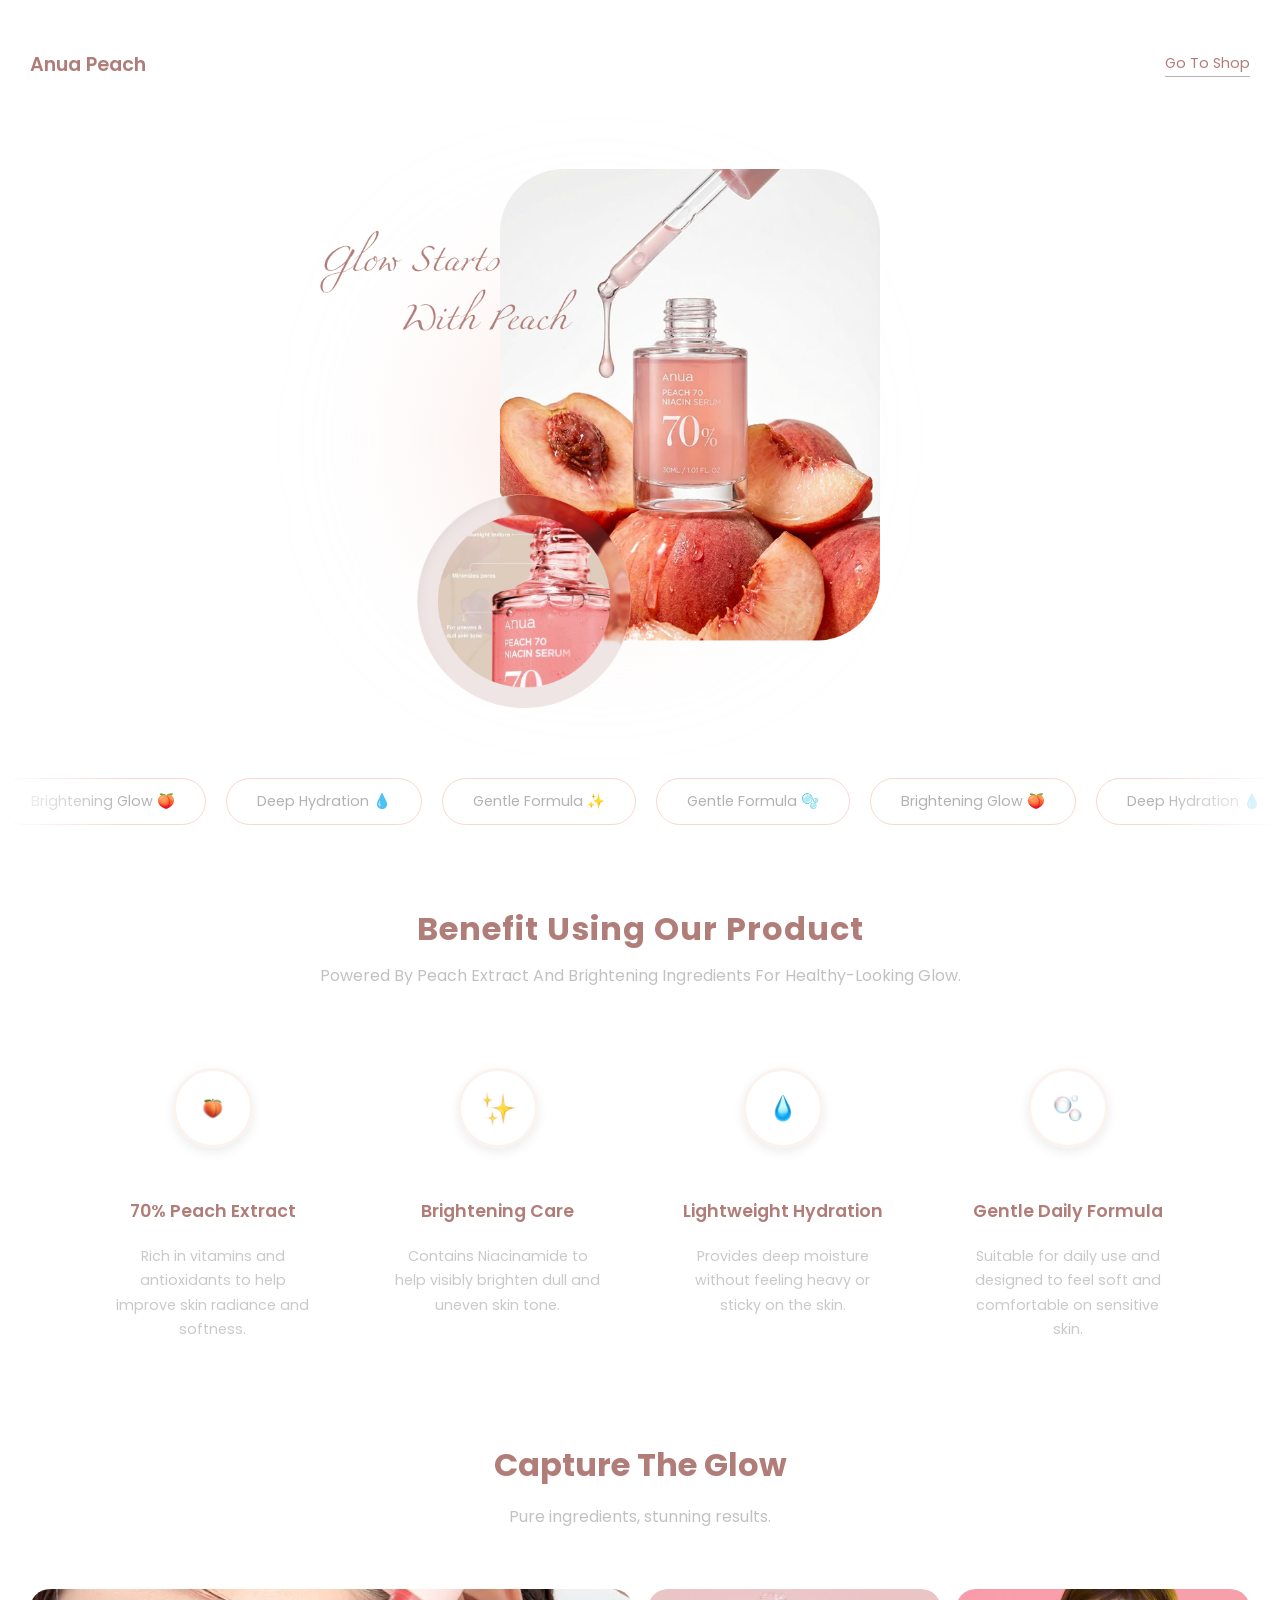
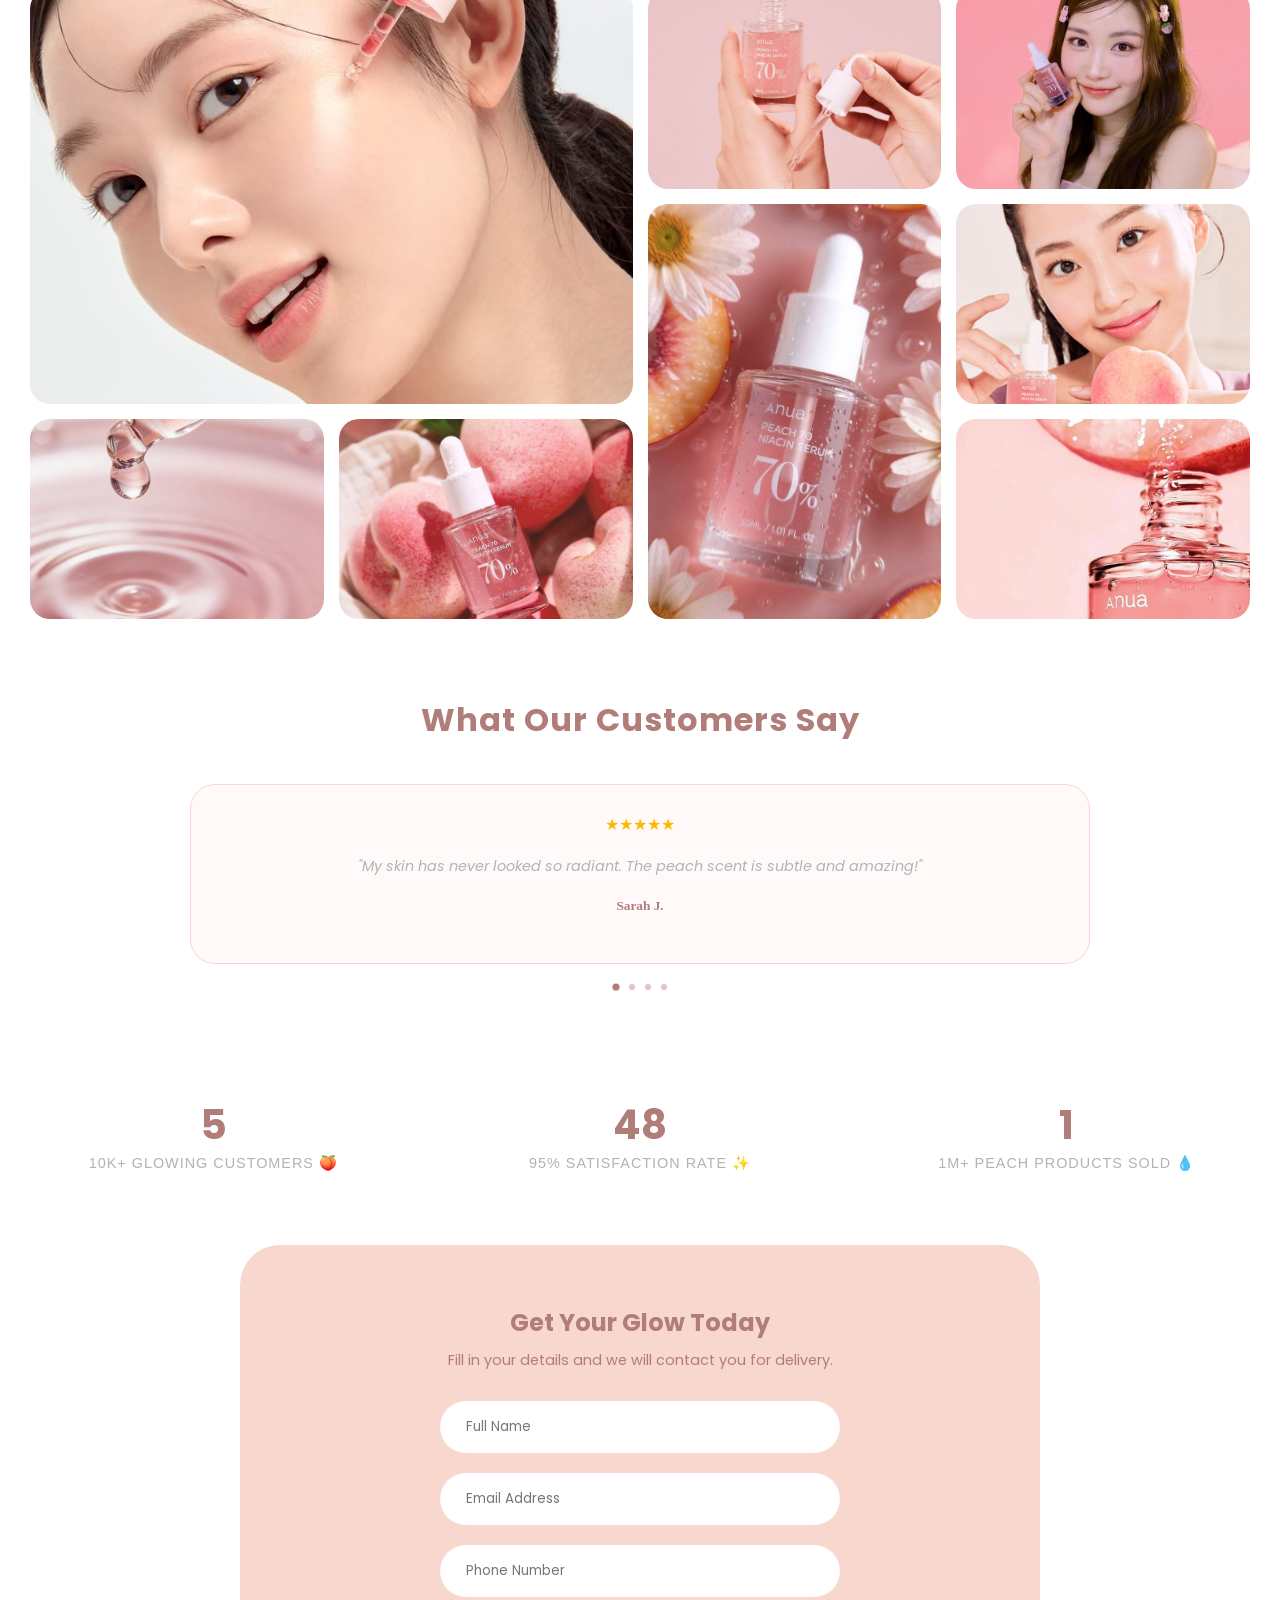
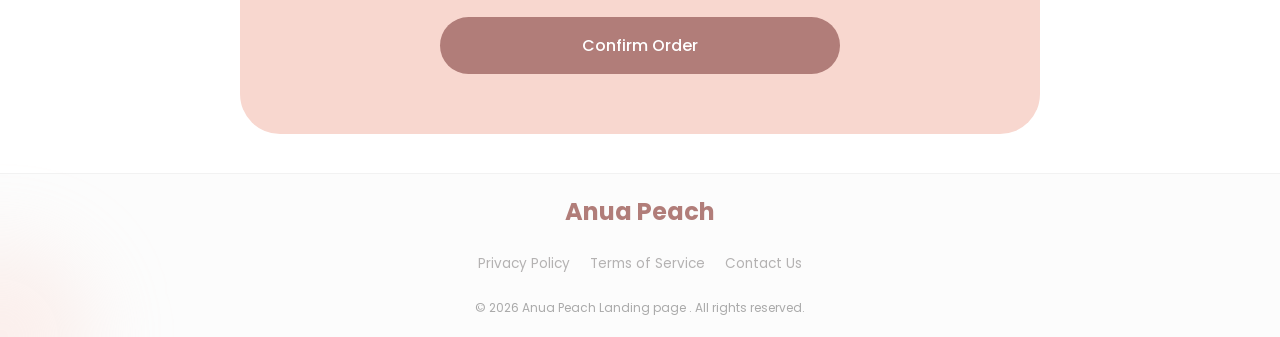
==== commit 67b9cd54: "Testimonials Slider Update Added testimonial slider with auto-scroll and interactive navigation dots" ====
--- a/index.html
+++ b/index.html
@@ -35,7 +35,6 @@
 
 <!-- Badges Section -->
 <section class="badges">
-    <h3>Why Choose Anua Peach 70%</h3>
     <div class="badge-wrapper">
         <div class="badge">Brightening Glow 🍑</div>
         <div class="badge">Deep Hydration 💧</div>
@@ -122,12 +121,11 @@
 </section>
 
 <!-- Testimonials Section -->
-<section class="testimonials container">
+<section class="testimonials">
     <h2>What Our Customers Say</h2>
 
-    <div class="testimonials-grid">
-
-        <div class="testi-card">
+        <div class="testimonials-slider">
+            <div class="testi-card active">
             <div class="stars">★★★★★</div>
             <p>"My skin has never looked so radiant. The peach scent is subtle and amazing!"</p>
             <h5>Sarah J.</h5>
@@ -150,8 +148,15 @@
             <p>"The best serum I've ever used. It gives my skin a healthy glow"</p>
             <h5>Hanan S.</h5>
         </div>
-
-    </div>
+        </div>
+
+        <div class="slider-dots">
+        <span class="dot active"></span>
+        <span class="dot"></span>
+        <span class="dot"></span>
+        <span class="dot"></span>
+    </div>
+
 </section>
 
 <!-- Stats Section -->
--- a/style.css
+++ b/style.css
@@ -4,7 +4,7 @@
     --text-color: #b4b2b2;
     --bg-white: #ffffff;
     --soft-gray: #f2f2f2;
-    --section-spacing: 90px;
+    --section-spacing: 0px;
 }
 
 * {
@@ -12,6 +12,9 @@
     padding: 0;
     box-sizing: border-box;
 }
+/* Debugging outline */
+    outline: 1px solid red;
+
 
 body {
     font-family: 'Poppins', sans-serif;
@@ -115,46 +118,17 @@
     transform: translate(-50%, -50%);
 }
 
-.badges h3 {
-    font-family: 'Poppins', sans-serif;
-    font-weight: 700;
-    font-size: clamp(1.5rem, 5vw, 2rem);
-    color: var(--peach-dark);
-    margin-bottom: 40px;
-    text-align: center;
-    width: 100%;
-}
-
-@media (max-width: 600px) {
-    .badges h3 {
-        font-size: 1.2rem; 
-        margin-bottom: 30px; 
-    }
-}
-
 .badges {
     position: relative;
-    -webkit-mask-image: linear-gradient(
-        to right,
-        transparent,
-        black 10%,
-        black 90%,
-        transparent
-    );
-    mask-image: linear-gradient(
-        to right,
-        transparent,
-        black 10%,
-        black 90%,
-        transparent
-    );
+    -webkit-mask-image: linear-gradient( to right, transparent, black 10%, black 90%, transparent );
+    mask-image: linear-gradient(to right,transparent, black 10%, black 90%, transparent);
+    overflow: hidden;
 }
 
 .badge-wrapper {
     display: flex;
     gap: 20px;
-    width: max-content;
-    animation: train-scroll 20s linear infinite;
+    animation: train-scroll 10s linear infinite;
     padding-top: 30px;
 }
 
@@ -185,6 +159,7 @@
     padding: 80px 20px;
     text-align: center;
     margin-top: var(--section-spacing);
+    font-family: 'Poppins', sans-serif;
 }
 
 .benefits h2 {
@@ -251,10 +226,10 @@
 .benefit-item p {
     max-width: 250px;
     margin: 0 auto;
-    font-size: 0.95rem;
+    font-size: 0.89rem;
     line-height: 1.7;
     color: var(--text-color);
-    opacity: 0.8;
+    opacity: 0.7;
 }
 
 @media (max-width: 600px) {
@@ -283,8 +258,7 @@
 }
 
 .product-gallery {
-    margin-top: 3%;
-    margin-bottom: 14%;
+    margin-bottom: 6%;
 }
 
 .gallery-header {
@@ -307,6 +281,7 @@
 }
 
 .gallery-header p {
+    font-family: 'Poppins', sans-serif;
     font-size: clamp(0.85rem, 2vw, 1rem);
     color: var(--text-color);
     max-width: 700px;
@@ -358,55 +333,73 @@
 @media (max-width: 500px) {
     .gallery-grid {
         grid-template-columns: 1fr;
-        grid-auto-rows: 250px;
     }
 
     .gallery-item.large,
     .gallery-item.tall {
         grid-column: span 2;
-        grid-row: span 2;
     }
 }
 
 .testimonials {
-    margin-top: var(--section-spacing);
-    margin-bottom: var(--section-spacing);
-    text-align: center;
+    margin-bottom: 60px;
+    text-align: center;
+    overflow: hidden;
 }
 
 .testimonials h2 {
     color: var(--peach-dark);
-    margin-bottom: 40px;
+    margin-bottom: 20px;
+    font-family: 'Poppins', sans-serif;
     font-weight: 700;
-}
-
-.testimonials-grid {
-    display: grid;
-    grid-template-columns: repeat(auto-fit, minmax(280px, 1fr));
-    gap: 30px;
+    letter-spacing: 1.0px;
+    font-size: clamp(1.5rem, 5vw, 2rem);
+}
+
+.testimonials-slider {
+    position: relative;
+    width: min(90%, 900px);
+    margin: 0 auto;
+    min-height: clamp(200px, 30vw, 200px);
 }
 
 .testi-card {
+    position: absolute;
+    inset: 0;
     background: #fffaf9;
     padding: 30px;
     border-radius: 25px;
     border: 1px solid var(--peach-primary);
-    transition: 0.3s;
-}
-
-.testi-card:hover {
-    transform: translateY(-5px);
+    opacity: 0;
+    transform: translateX(100px);
+    transition: all 0.6s ease;
+    pointer-events: none;
+    margin-top: 20px;
+}
+
+.testi-card.active {
+    opacity: 1;
+    transform: translateX(0);
+    pointer-events: auto;
+}
+
+.testi-card.prev {
+    opacity: 0;
+    transform: translateX(-100px);
 }
 
 .stars {
     color: #ffb800;
-    margin-bottom: 15px;
+    margin-bottom: 20px;
 }
 
 .testi-card p {
+    font-family: 'Poppins', sans-serif;
     font-style: italic;
-    font-size: 0.95rem;
+    font-size: 0.90rem;
+    line-height: 1.7;
     margin-bottom: 20px;
+    color: var(--text-color);
 }
 
 .testi-card h5 {
@@ -414,10 +407,34 @@
     color: var(--peach-dark);
 }
 
-.stats-section {
-    margin-top: var(--section-spacing);
-    margin-bottom: var(--section-spacing);
-}
+.slider-dots {
+    display: flex;
+    justify-content: center;
+    gap: 10px;
+    margin-top: 20px;
+    margin-bottom: 20px;
+    position: relative;
+    z-index: 10;
+}
+
+.dot {
+    width: 6px;
+    height: 6px;
+    border-radius: 50%;
+    background: #e0c4bf;
+    cursor: pointer;
+    transition: 0.3s;
+}
+
+.dot.active {
+    background: var(--peach-dark);
+    transform: scale(1.2);
+}
+
+.dot:hover {
+    background: var(--peach-primary);
+}
+
 
 .stats-grid {
     display: grid;
@@ -446,6 +463,7 @@
 }
 
 .stat-card p {
+    font-family: '', sans-serif;
     font-size: 0.90rem;
     color: var(--text-color);
     letter-spacing: 1px;
@@ -460,8 +478,9 @@
 }
 
 .order-section {
-    margin-bottom: 5%;
-    margin-top: 10%;
+    font-family: 'Poppins', sans-serif;
+    margin-bottom: 3%;
+    margin-top: 3%;
 }
 
 .cta-button {
@@ -516,7 +535,6 @@
     border-radius: 30px;
     border: 1px solid transparent;
     font-family: 'Poppins', sans-serif;
-    color: var(--text-color);
     outline: none;
 }
 
@@ -525,6 +543,7 @@
 }
 
 .main-footer {
+    font-family: 'Poppins', sans-serif;
     padding: 20px 0;
     background-color: #fcfcfc;
     border-top: 1px solid var(--soft-gray);
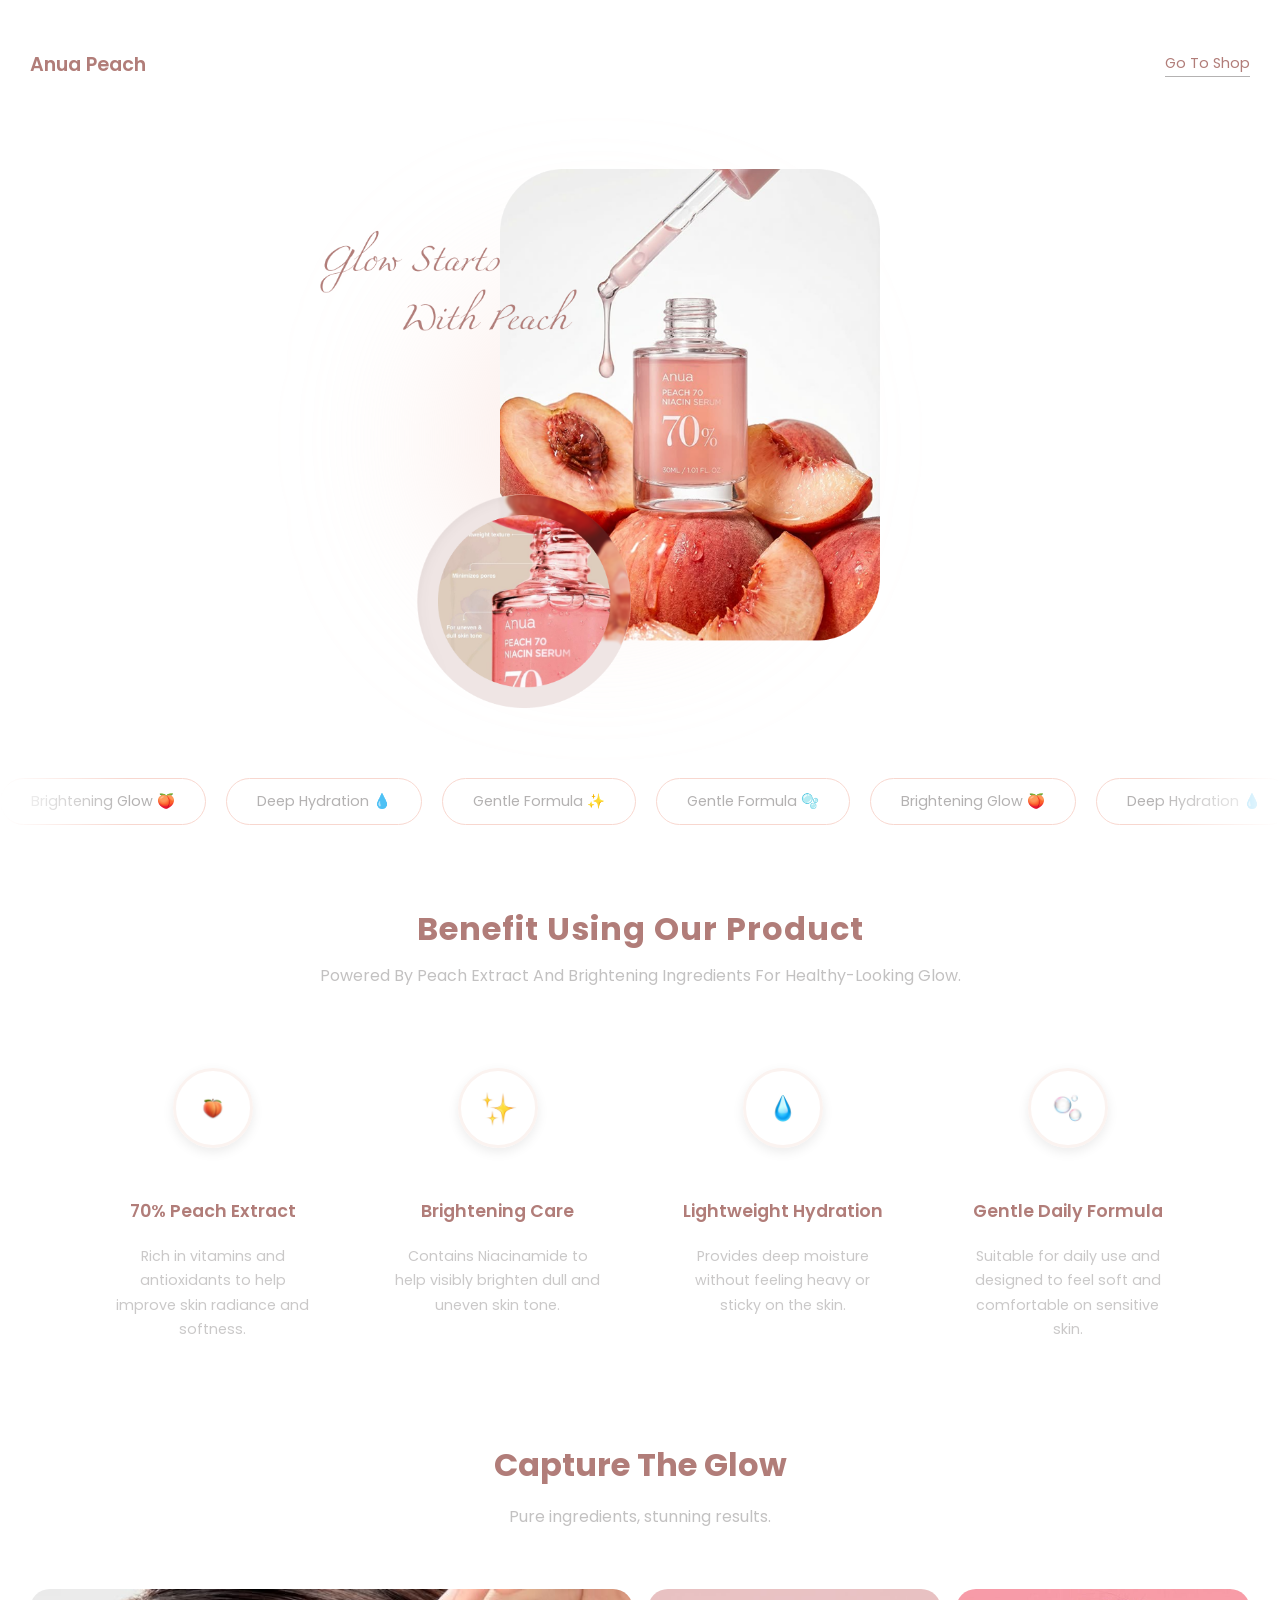
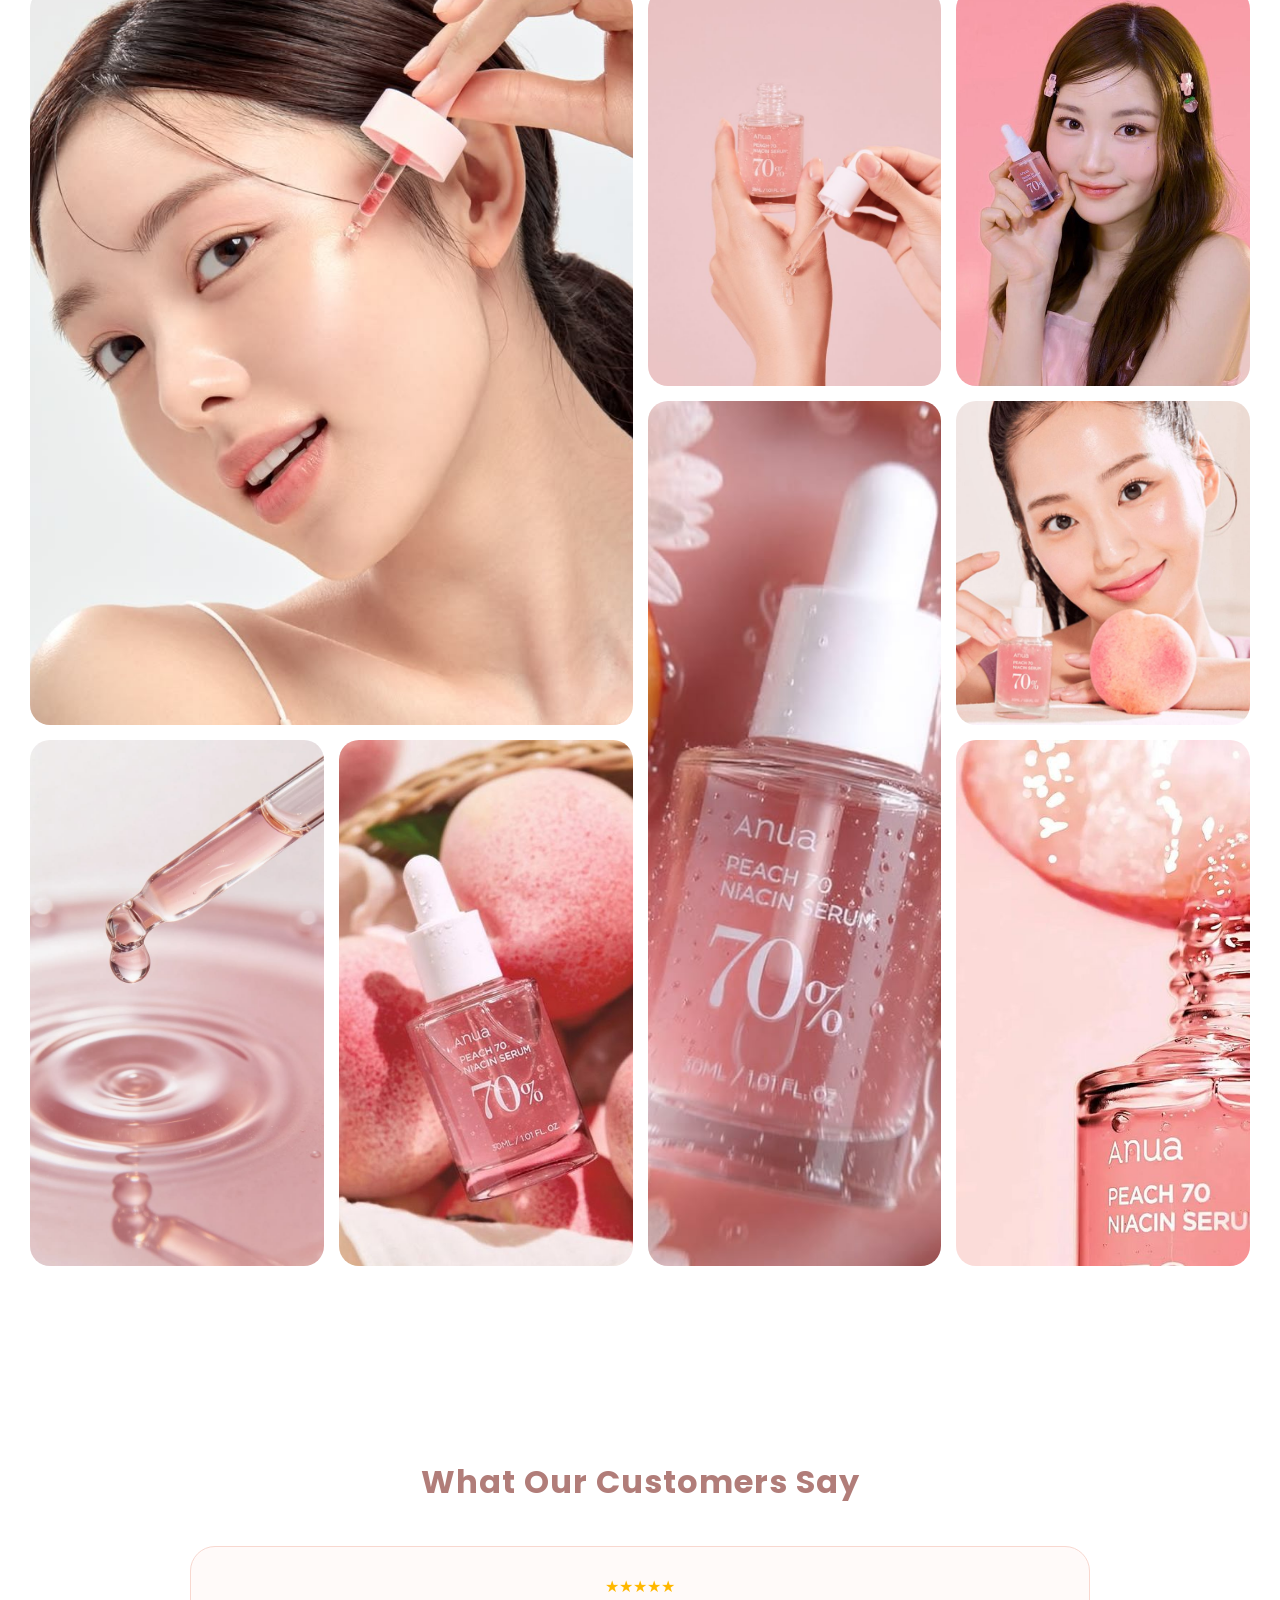
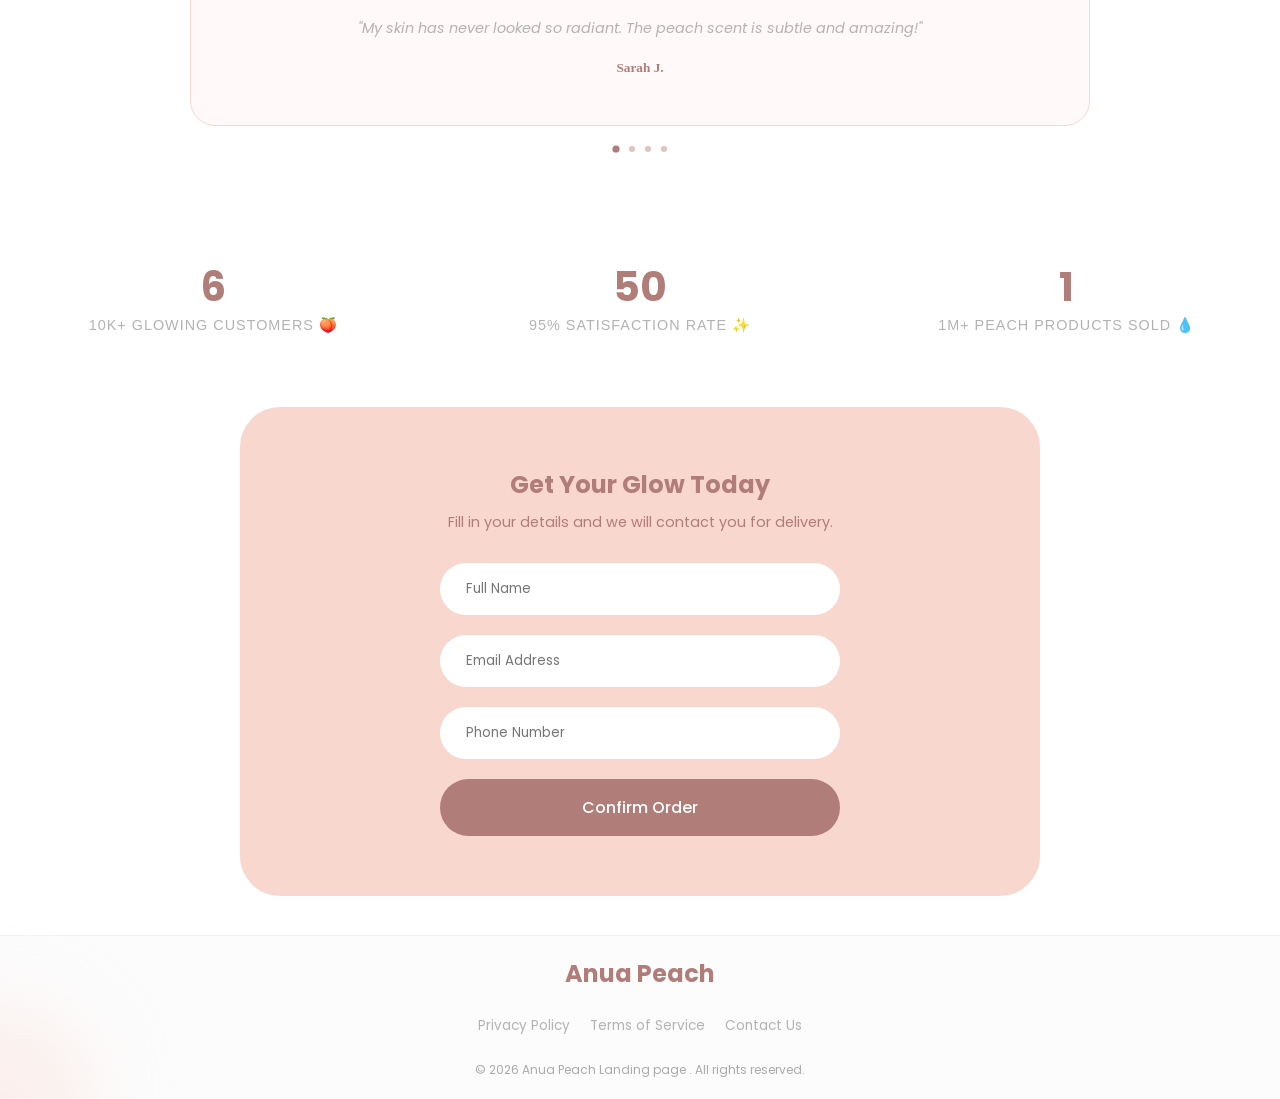
==== commit 2f37cc21: "Update social preview" ====
--- a/index.html
+++ b/index.html
@@ -3,8 +3,13 @@
 <head>
     <meta charset="UTF-8">
     <meta name="viewport" content="width=device-width, initial-scale=1.0">
-
-    <title>Anua Peach 70% Landing page</title>
+    <meta property="og:title" content="Anua Peach Landing page">
+    <meta property="og:description" content="A responsive landing page built with HTML, CSS, and Vanilla JavaScript.">
+    <meta property="og:image" content="https://norahmubarak.github.io/landing-page-anua/assets/preview.png">
+    <meta property="og:type" content="website">
+    <meta property="og:url" content="https://norahmubarak.github.io/landing-page-anua/">
+
+    <title>Anua Peach Landing page</title>
 
     <link rel="stylesheet" href="style.css">
 
--- a/style.css
+++ b/style.css
@@ -258,7 +258,7 @@
 }
 
 .product-gallery {
-    margin-bottom: 6%;
+    margin-bottom: 15%;
 }
 
 .gallery-header {
@@ -292,7 +292,7 @@
 .gallery-grid {
     display: grid;
     grid-template-columns: repeat(4, 1fr);
-    grid-auto-rows: 200px;
+    grid-auto-rows: minmax(180px, auto);
     gap: 15px;
 }
 
@@ -330,14 +330,19 @@
     }
 }
 
-@media (max-width: 500px) {
+@media (max-width: 768px) {
     .gallery-grid {
-        grid-template-columns: 1fr;
-    }
-
+        grid-template-columns: repeat(2, 1fr);
+        grid-auto-rows: 140px;
+        gap: 10px;
+    }
+
+     .gallery-item,
     .gallery-item.large,
     .gallery-item.tall {
-        grid-column: span 2;
+        grid-column: auto;
+        grid-row: auto;
+        aspect-ratio: 0 / 1;
     }
 }
 
